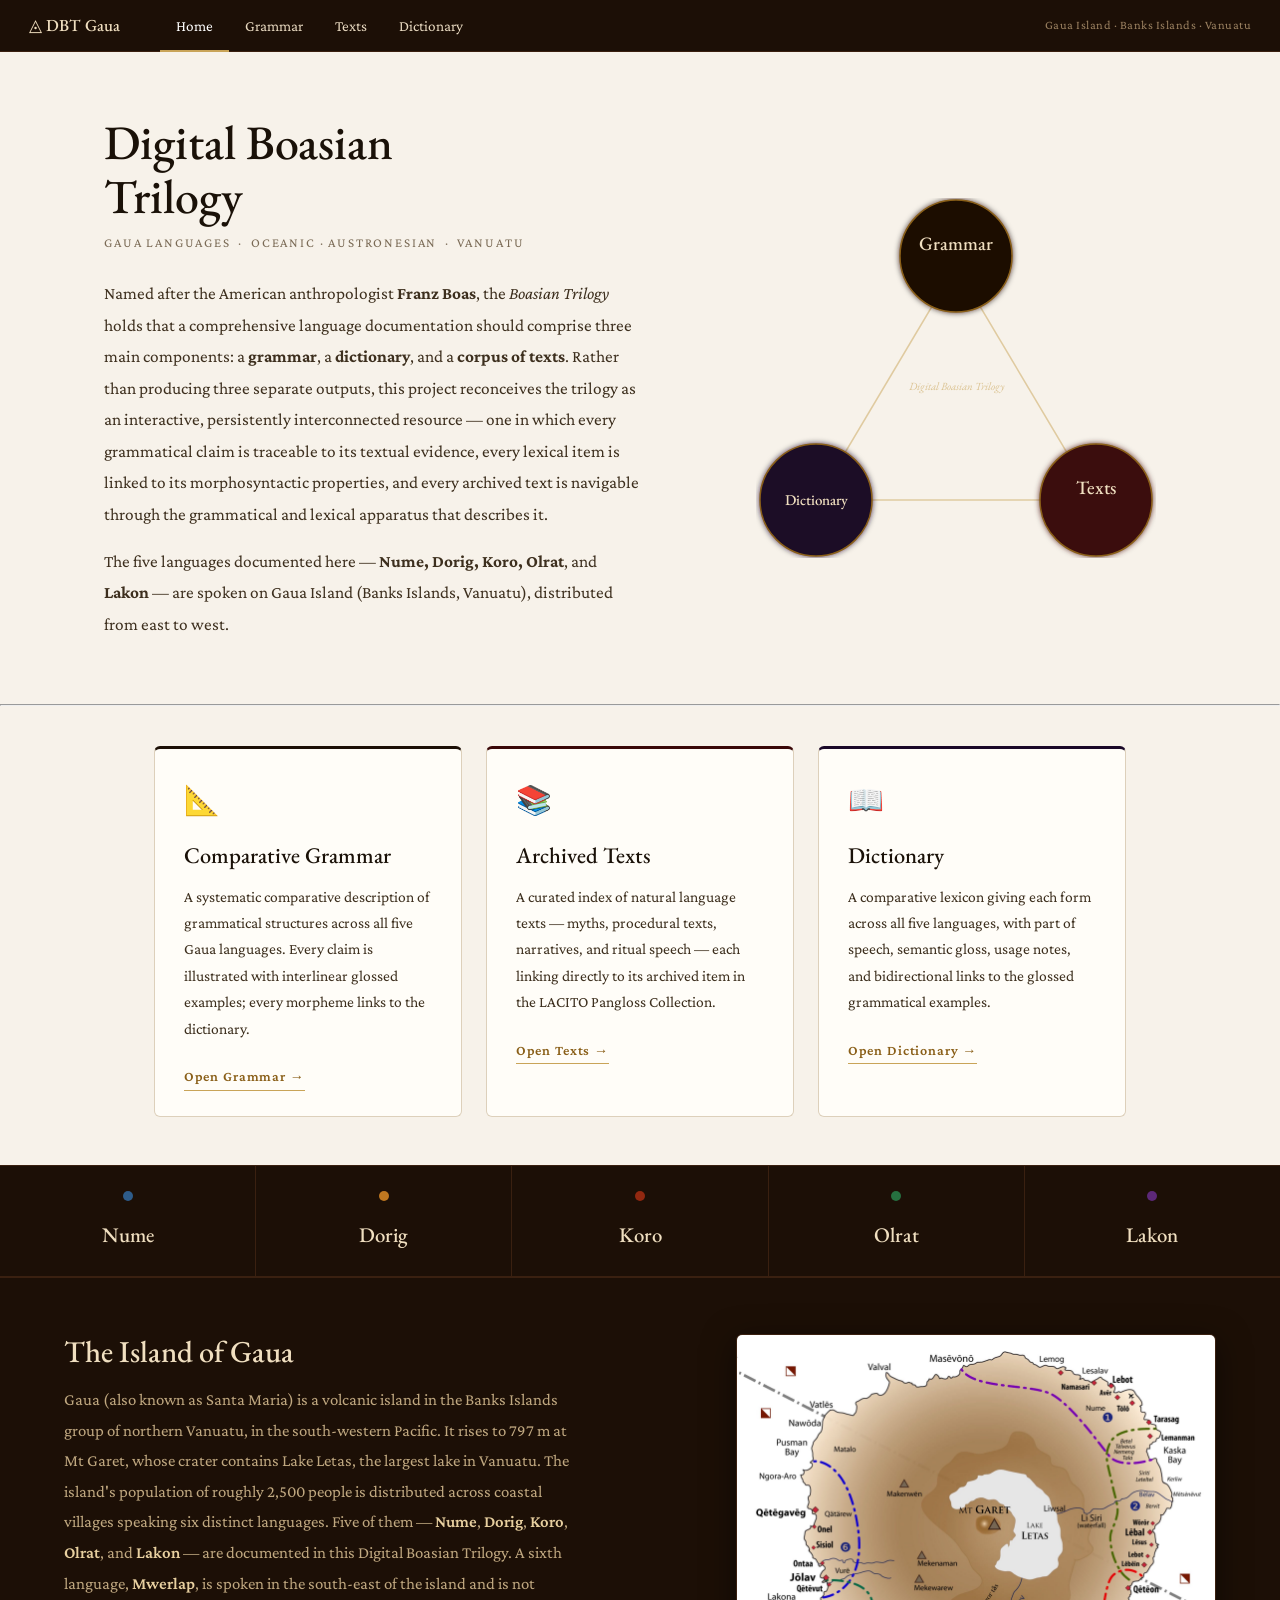
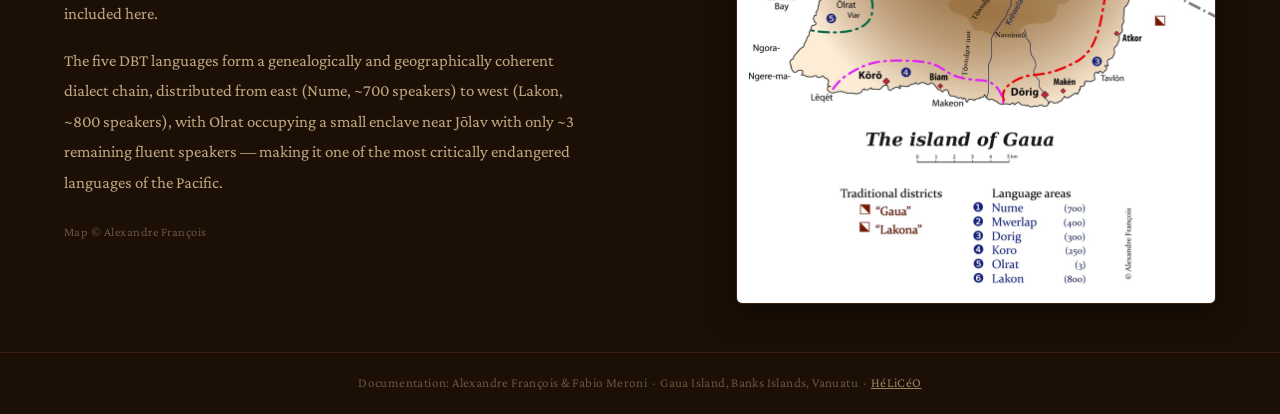
==== index.html @ eb8899c5 "Fix text positions for Grammar and Texts nodes" ====
<!DOCTYPE html>
<html lang="en">
<head>
<meta charset="UTF-8">
<meta name="viewport" content="width=device-width, initial-scale=1.0">
<title>Digital Boasian Trilogy — Gaua Languages</title>
<link rel="stylesheet" href="style.css">
<style>
/* ── Homepage-specific ── */
.hero {
  display: grid;
  grid-template-columns: 1fr 440px;
  gap: 3.5rem;
  align-items: center;
  padding: 4rem 5vw 4rem;
  max-width: 1200px;
  margin: 0 auto;
}
.hero-text h1 {
  font-family: 'EB Garamond', serif;
  font-size: 3rem;
  font-weight: 500;
  line-height: 1.12;
  color: var(--ink);
  margin-bottom: 0.5rem;
}
.hero-text .byline {
  font-family: 'Crimson Pro', serif;
  font-size: 0.82rem;
  letter-spacing: 0.14em;
  text-transform: uppercase;
  color: var(--ink-light);
  margin-bottom: 1.5rem;
}
.hero-text p {
  font-family: 'Crimson Pro', serif;
  font-size: 1.08rem;
  line-height: 1.82;
  color: var(--ink-mid);
  max-width: 54ch;
}
.hero-triangle { display: flex; justify-content: center; align-items: center; }

/* ── Triangle SVG nodes ── */
.tri-node { cursor: pointer; transition: opacity 0.2s; }
.tri-node:hover { opacity: 0.88; }

/* ── Cards strip ── */
.cards-strip {
  display: grid;
  grid-template-columns: repeat(3,1fr);
  gap: 1.5rem;
  max-width: 1100px;
  margin: 0 auto;
  padding: 0 5vw 3rem;
}
.dbt-card {
  background: var(--bg-card);
  border: 1px solid var(--border);
  border-radius: 6px;
  padding: 1.6rem 1.8rem;
  transition: box-shadow 0.2s, transform 0.2s;
}
.dbt-card:hover {
  box-shadow: 0 6px 20px rgba(80,40,0,.1);
  transform: translateY(-2px);
}
.dbt-card .card-icon {
  font-size: 1.8rem;
  margin-bottom: 0.7rem;
  display: block;
}
.dbt-card h3 {
  font-family: 'EB Garamond', serif;
  font-size: 1.4rem;
  font-weight: 500;
  color: var(--ink);
  margin-bottom: 0.5rem;
}
.dbt-card p {
  font-family: 'Crimson Pro', serif;
  font-size: 0.97rem;
  line-height: 1.7;
  color: var(--ink-mid);
  margin-bottom: 1.2rem;
}
.btn-link {
  display: inline-block;
  font-family: 'Crimson Pro', serif;
  font-size: 0.88rem;
  font-weight: 600;
  letter-spacing: 0.06em;
  color: var(--gold);
  text-decoration: none;
  border-bottom: 1.5px solid var(--gold-lt);
  padding-bottom: 1px;
  transition: color 0.15s, border-color 0.15s;
}
.btn-link:hover { color: #b84c10; border-color: #b84c10; }

/* ── Lang strip ── */
.lang-strip {
  background: var(--nav-bg);
  display: flex;
  border-top: 1px solid #3a2010;
}
.lang-cell {
  flex: 1;
  padding: 1.3rem 1rem;
  text-align: center;
  border-right: 1px solid #3a2010;
  transition: background 0.2s;
}
.lang-cell:last-child { border-right: none; }
.lang-cell:hover { background: #281408; }
.lang-cell .lname {
  font-family: 'EB Garamond', serif;
  font-size: 1.3rem;
  font-weight: 500;
  display: block;
  color: #f0dfc0;
}
.lang-cell .lpos {
  font-family: 'Crimson Pro', serif;
  font-size: 0.7rem;
  letter-spacing: 0.1em;
  text-transform: uppercase;
  color: #7a6040;
  display: block;
  margin-top: 2px;
}
.lang-cell .ldot {
  display: inline-block;
  width: 10px; height: 10px;
  border-radius: 50%;
  margin-bottom: 6px;
}

/* ── Map section ── */
.map-section {
  background: #1c0f06;
  border-top: 2px solid #3a2010;
  padding: 3.5rem 5vw 3rem;
}
.map-inner {
  display: grid;
  grid-template-columns: 1fr 480px;
  gap: 3.5rem;
  align-items: start;
  max-width: 1200px;
  margin: 0 auto;
}
.map-title {
  font-family: 'EB Garamond', serif;
  font-size: 1.9rem;
  font-weight: 500;
  color: #f0dfc0;
  margin-bottom: 1rem;
  line-height: 1.15;
}
.map-desc {
  font-family: 'Crimson Pro', serif;
  font-size: 1.05rem;
  line-height: 1.82;
  color: #c0a880;
  margin-bottom: 1rem;
  max-width: 58ch;
}
.map-desc strong { color: #e8d0a0; font-weight: 600; }
.map-credit {
  font-family: 'Crimson Pro', serif;
  font-size: 0.78rem;
  color: #6a5540;
  letter-spacing: 0.04em;
  margin-top: 1.5rem;
}
.map-img-wrap {
  border: 1.5px solid #3a2010;
  border-radius: 6px;
  overflow: hidden;
  box-shadow: 0 8px 32px rgba(0,0,0,.5);
}
.map-img {
  display: block;
  width: 100%;
  height: auto;
}
</style>
</head>
<body id="top">

<!-- Navbar -->
<nav class="topnav">
  <a class="topnav-brand" href="index.html">◬ DBT Gaua</a>
  <ul>
    <li><a href="index.html" class="active">Home</a></li>
    <li><a href="grammar.html">Grammar</a></li>
    <li><a href="texts.html">Texts</a></li>
    <li><a href="dictionary.html">Dictionary</a></li>
  </ul>
  <div class="topnav-right">Gaua Island · Banks Islands · Vanuatu</div>
</nav>

<!-- Hero -->
<section class="hero">
  <div class="hero-text">
    <h1>Digital Boasian<br>Trilogy</h1>
    <div class="byline">Gaua Languages &nbsp;·&nbsp; Oceanic · Austronesian &nbsp;·&nbsp; Vanuatu</div>
    <p>Named after the American anthropologist <strong>Franz Boas</strong>, the <em>Boasian Trilogy</em>
    holds that a comprehensive language documentation should comprise three main components:
    a <strong>grammar</strong>, a <strong>dictionary</strong>, and a <strong>corpus of texts</strong>.
    Rather than producing three separate outputs, this project reconceives the trilogy as an
    interactive, persistently interconnected resource — one in which every grammatical claim is
    traceable to its textual evidence, every lexical item is linked to its morphosyntactic
    properties, and every archived text is navigable through the grammatical and lexical
    apparatus that describes it.</p>
    <p style="margin-top:1rem;">The five languages documented here —
    <strong>Nume, Dorig, Koro, Olrat</strong>, and <strong>Lakon</strong> — are spoken on
    Gaua Island (Banks Islands, Vanuatu), distributed from east to west.</p>
  </div>

  <!-- SVG Triangle -->
  <div class="hero-triangle">
    <svg viewBox="0 0 400 360" width="400" xmlns="http://www.w3.org/2000/svg" role="img" aria-label="The Boasian Trilogy triangle linking Grammar, Dictionary, and Texts">
      <defs>
        <marker id="arr" markerWidth="7" markerHeight="7" refX="5" refY="3.5" orient="auto">
          <path d="M0,0 L7,3.5 L0,7 Z" fill="#c9a458" opacity="0.7"/>
        </marker>
        <filter id="glow">
          <feGaussianBlur stdDeviation="3" result="coloredBlur"/>
          <feMerge><feMergeNode in="coloredBlur"/><feMergeNode in="SourceGraphic"/></feMerge>
        </filter>
      </defs>

      <!-- Edges -->
      <line x1="200" y1="68" x2="68" y2="290" stroke="#c9a458" stroke-width="1.5" opacity="0.5"
            marker-end="url(#arr)" marker-start="url(#arr)"/>
      <line x1="200" y1="68" x2="332" y2="290" stroke="#c9a458" stroke-width="1.5" opacity="0.5"
            marker-end="url(#arr)" marker-start="url(#arr)"/>
      <line x1="82"  y1="302" x2="318" y2="302" stroke="#c9a458" stroke-width="1.5" opacity="0.5"
            marker-end="url(#arr)" marker-start="url(#arr)"/>



      <!-- Grammar node (top) -->
      <a href="grammar.html" class="tri-node">
        <circle cx="200" cy="58" r="56" fill="#1c0f06" filter="url(#glow)"/>
        <circle cx="200" cy="58" r="56" fill="none" stroke="#8a5f18" stroke-width="1.5"/>
        <text x="200" y="52" text-anchor="middle"
              font-family="'EB Garamond',serif" font-size="19" font-weight="500" fill="#f0dfc0">Grammar</text>
      </a>

      <!-- Dictionary node (bottom-left) -->
      <a href="dictionary.html" class="tri-node">
        <circle cx="60" cy="302" r="56" fill="#1a0828" filter="url(#glow)"/>
        <circle cx="60" cy="302" r="56" fill="none" stroke="#8a5f18" stroke-width="1.5"/>
        <text x="60" y="307" text-anchor="middle"
              font-family="'EB Garamond',serif" font-size="15" font-weight="500" fill="#f0dfc0">Dictionary</text>
      </a>

      <!-- Texts node (bottom-right) -->
      <a href="texts.html" class="tri-node">
        <circle cx="340" cy="302" r="56" fill="#3a0808" filter="url(#glow)"/>
        <circle cx="340" cy="302" r="56" fill="none" stroke="#8a5f18" stroke-width="1.5"/>
        <text x="340" y="296" text-anchor="middle"
              font-family="'EB Garamond',serif" font-size="19" font-weight="500" fill="#f0dfc0">Texts</text>
      </a>

      <!-- Centre label -->
      <text x="200" y="192" text-anchor="middle"
            font-family="'EB Garamond',serif" font-size="11" fill="#c9a458" font-style="italic" opacity="0.6">
        Digital Boasian Trilogy
      </text>
    </svg>
  </div>
</section>

<hr class="divider">

<!-- Cards strip -->
<section class="cards-strip" style="margin-top:2.5rem;">
  <div class="dbt-card" style="border-top:3px solid #1c0f06;">
    <span class="card-icon">📐</span>
    <h3>Comparative Grammar</h3>
    <p>A systematic comparative description of grammatical structures across all five Gaua languages.
    Every claim is illustrated with interlinear glossed examples; every morpheme links to the dictionary.</p>
    <a class="btn-link" href="grammar.html">Open Grammar →</a>
  </div>
  <div class="dbt-card" style="border-top:3px solid #3a0808;">
    <span class="card-icon">📚</span>
    <h3>Archived Texts</h3>
    <p>A curated index of natural language texts — myths, procedural texts, narratives, and ritual speech —
    each linking directly to its archived item in the LACITO Pangloss Collection.</p>
    <a class="btn-link" href="texts.html">Open Texts →</a>
  </div>
  <div class="dbt-card" style="border-top:3px solid #1a0828;">
    <span class="card-icon">📖</span>
    <h3>Dictionary</h3>
    <p>A comparative lexicon giving each form across all five languages, with part of speech, semantic gloss,
    usage notes, and bidirectional links to the glossed grammatical examples.</p>
    <a class="btn-link" href="dictionary.html">Open Dictionary →</a>
  </div>
</section>

<!-- Language strip -->
<div class="lang-strip">
  <div class="lang-cell">
    <span class="ldot" style="background:#2e5c8a;"></span>
    <span class="lname">Nume</span>
    <span class="lpos"></span>
  </div>
  <div class="lang-cell">
    <span class="ldot" style="background:#c07820;"></span>
    <span class="lname">Dorig</span>
    <span class="lpos"></span>
  </div>
  <div class="lang-cell">
    <span class="ldot" style="background:#922810;"></span>
    <span class="lname">Koro</span>
    <span class="lpos"></span>
  </div>
  <div class="lang-cell">
    <span class="ldot" style="background:#267040;"></span>
    <span class="lname">Olrat</span>
    <span class="lpos"></span>
  </div>
  <div class="lang-cell">
    <span class="ldot" style="background:#5c2878;"></span>
    <span class="lname">Lakon</span>
    <span class="lpos"></span>
  </div>
</div>

<!-- Map section -->
<section class="map-section">
  <div class="map-inner">
    <div class="map-text">
      <h2 class="map-title">The Island of Gaua</h2>
      <p class="map-desc">
        Gaua (also known as Santa Maria) is a volcanic island in the Banks Islands group of
        northern Vanuatu, in the south-western Pacific. It rises to 797 m at Mt Garet, whose
        crater contains Lake Letas, the largest lake in Vanuatu. The island's population of
        roughly 2,500 people is distributed across coastal villages speaking six distinct
        languages. Five of them — <strong>Nume</strong>, <strong>Dorig</strong>,
        <strong>Koro</strong>, <strong>Olrat</strong>, and <strong>Lakon</strong> — are
        documented in this Digital Boasian Trilogy. A sixth language, <strong>Mwerlap</strong>,
        is spoken in the south-east of the island and is not included here.
      </p>
      <p class="map-desc">
        The five DBT languages form a genealogically and geographically coherent dialect chain,
        distributed from east (Nume, ~700 speakers) to west (Lakon, ~800 speakers), with
        Olrat occupying a small enclave near Jōlav with only ~3 remaining fluent speakers —
        making it one of the most critically endangered languages of the Pacific.
      </p>
      <p class="map-credit">Map © Alexandre François</p>
    </div>
    <div class="map-img-wrap">
      <img src="gaua_map.png" alt="Map of Gaua Island showing the six language areas" class="map-img">
    </div>
  </div>
</section>

<footer>
  Documentation: Alexandre François & Fabio Meroni &nbsp;·&nbsp;
  Gaua Island, Banks Islands, Vanuatu &nbsp;·&nbsp;
  <a href="https://heliceo.huma-num.fr/" target="_blank">HéLiCéO</a>
</footer>
</body>
</html>
---- style.css ----
/* ============================================================
   Digital Boasian Trilogy — Gaua Languages
   Shared stylesheet
   ============================================================ */

@import url('https://fonts.googleapis.com/css2?family=EB+Garamond:ital,wght@0,400;0,500;0,600;1,400;1,600&family=Crimson+Pro:ital,wght@0,300;0,400;0,600;1,300;1,400&family=Source+Code+Pro:ital,wght@0,400;0,500;1,400&display=swap');

/* ── Variables ── */
:root {
  --ink:       #1a1108;
  --ink-mid:   #3d2f1e;
  --ink-light: #7a6a55;
  --bg:        #f7f2ea;
  --bg-card:   #fffdf8;
  --gold:      #8a5f18;
  --gold-lt:   #c9a458;
  --border:    #ddd0bb;
  --border-lt: #ede4d4;
  --nav-bg:    #1c0f06;
  --nav-text:  #e8d9c0;
  --font-serif: 'EB Garamond', 'Palatino Linotype', Georgia, serif;
  --font-body:  'Crimson Pro', 'Palatino Linotype', Georgia, serif;
  --font-mono:  'Source Code Pro', 'Courier New', monospace;
}

/* ── Reset / Base ── */
*, *::before, *::after { box-sizing: border-box; margin: 0; padding: 0; }
html { scroll-behavior: smooth; }
body {
  background: var(--bg);
  color: var(--ink);
  font-family: var(--font-body);
  font-size: 17px;
  line-height: 1.75;
  -webkit-font-smoothing: antialiased;
}

a { color: var(--gold); }
a:hover { color: #b84c10; }

/* ── Top navbar ── */
.topnav {
  background: var(--nav-bg);
  position: sticky; top: 0; z-index: 100;
  display: flex; align-items: center;
  padding: 0 1.8rem;
  height: 52px;
  border-bottom: 1.5px solid #3a2010;
}
.topnav-brand {
  font-family: var(--font-serif);
  font-size: 1.05rem;
  font-weight: 500;
  color: #f0dfc0;
  text-decoration: none;
  letter-spacing: 0.01em;
  margin-right: 2.5rem;
  white-space: nowrap;
}
.topnav-brand:hover { color: #fff; }
.topnav ul {
  list-style: none;
  display: flex;
  gap: 0;
  align-items: center;
  height: 100%;
}
.topnav ul li a {
  display: block;
  padding: 0 1rem;
  height: 52px;
  line-height: 52px;
  font-family: 'Crimson Pro', serif;
  font-size: 0.95rem;
  color: var(--nav-text);
  text-decoration: none;
  border-bottom: 2.5px solid transparent;
  transition: border-color 0.15s, color 0.15s;
}
.topnav ul li a:hover,
.topnav ul li a.active {
  color: #fff;
  border-bottom-color: var(--gold-lt);
}
.topnav-right {
  margin-left: auto;
  font-family: 'Crimson Pro', serif;
  font-size: 0.78rem;
  color: #9a8060;
  letter-spacing: 0.04em;
}

/* ── Language chips ── */
.chip {
  display: inline-block;
  padding: 1px 9px 2px;
  border-radius: 2px;
  font-family: 'Crimson Pro', serif;
  font-size: 0.75rem;
  font-weight: 600;
  letter-spacing: 0.08em;
  color: white;
  vertical-align: middle;
}

/* ── Page header banner ── */
.page-header {
  background: var(--nav-bg);
  padding: 2.2rem 2rem 1.6rem;
  border-bottom: 2px solid var(--gold);
}
.page-header h1 {
  font-family: var(--font-serif);
  font-size: 2.1rem;
  font-weight: 500;
  color: #f0dfc0;
  line-height: 1.2;
}
.page-header .sub {
  font-family: 'Crimson Pro', serif;
  font-size: 0.85rem;
  color: #9a8060;
  letter-spacing: 0.08em;
  text-transform: uppercase;
  margin-top: 0.3rem;
}

/* ── Two-column layout ── */
.layout {
  display: grid;
  grid-template-columns: 220px 1fr;
  gap: 0;
  min-height: calc(100vh - 52px);
}
.sidebar {
  background: #faf6ef;
  border-right: 1px solid var(--border);
  padding: 1.5rem 1rem;
  position: sticky;
  top: 52px;
  height: calc(100vh - 52px);
  overflow-y: auto;
}
.main-content {
  padding: 2rem 3rem 4rem;
  max-width: 820px;
}

/* ── Footer ── */
footer {
  background: var(--nav-bg);
  color: #6a5540;
  font-family: 'Crimson Pro', serif;
  font-size: 0.82rem;
  padding: 1.2rem 2rem;
  text-align: center;
  letter-spacing: 0.03em;
  border-top: 1px solid #3a2010;
}
footer a { color: #9a8060; }

/* ── Utilities ── */
.sr-only { position:absolute; width:1px; height:1px; overflow:hidden; clip:rect(0,0,0,0); }
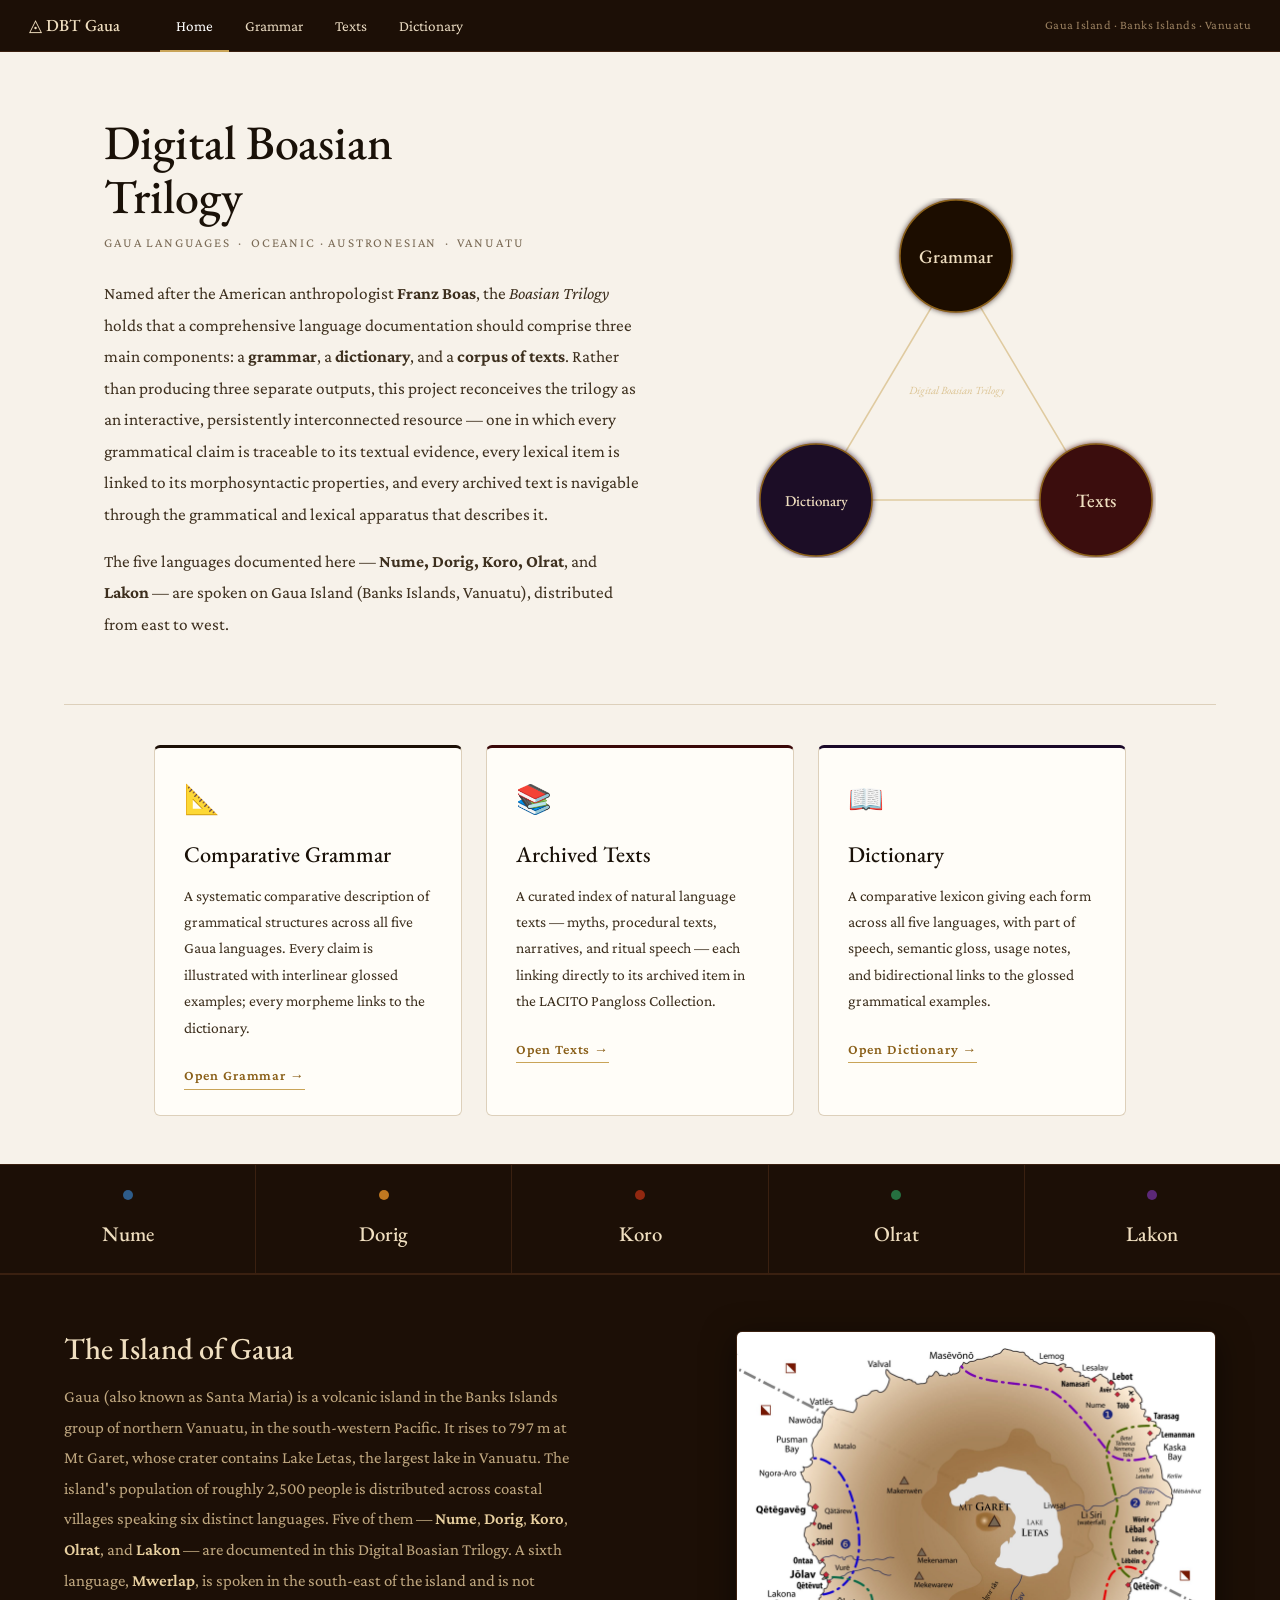
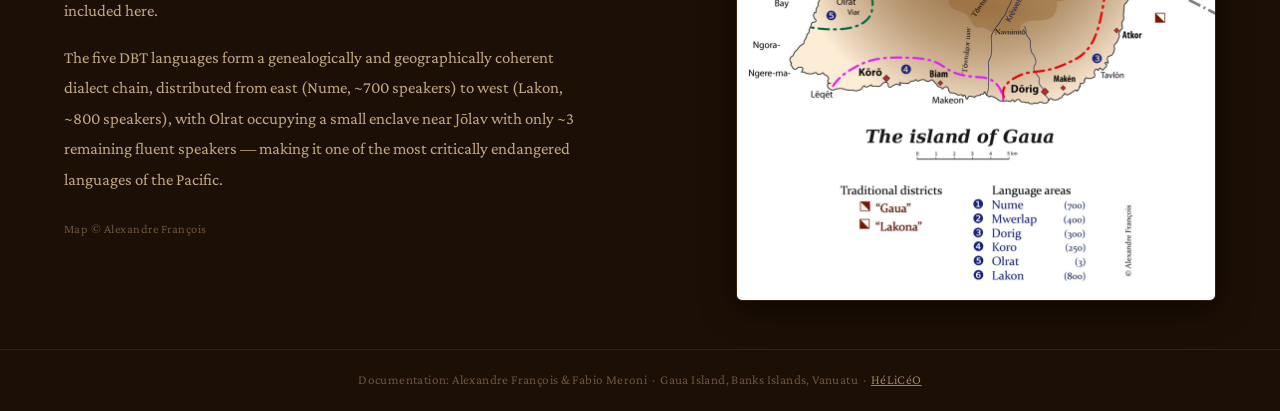
==== commit 0a9beaf4: "Update index.html" ====
--- a/index.html
+++ b/index.html
@@ -41,7 +41,6 @@
 }
 .hero-triangle { display: flex; justify-content: center; align-items: center; }
 
-/* ── Triangle SVG nodes ── */
 .tri-node { cursor: pointer; transition: opacity 0.2s; }
 .tri-node:hover { opacity: 0.88; }
 
@@ -65,11 +64,7 @@
   box-shadow: 0 6px 20px rgba(80,40,0,.1);
   transform: translateY(-2px);
 }
-.dbt-card .card-icon {
-  font-size: 1.8rem;
-  margin-bottom: 0.7rem;
-  display: block;
-}
+.dbt-card .card-icon { font-size: 1.8rem; margin-bottom: 0.7rem; display: block; }
 .dbt-card h3 {
   font-family: 'EB Garamond', serif;
   font-size: 1.4rem;
@@ -120,15 +115,6 @@
   display: block;
   color: #f0dfc0;
 }
-.lang-cell .lpos {
-  font-family: 'Crimson Pro', serif;
-  font-size: 0.7rem;
-  letter-spacing: 0.1em;
-  text-transform: uppercase;
-  color: #7a6040;
-  display: block;
-  margin-top: 2px;
-}
 .lang-cell .ldot {
   display: inline-block;
   width: 10px; height: 10px;
@@ -180,16 +166,13 @@
   overflow: hidden;
   box-shadow: 0 8px 32px rgba(0,0,0,.5);
 }
-.map-img {
-  display: block;
-  width: 100%;
-  height: auto;
-}
+.map-img { display: block; width: 100%; height: auto; }
+
+.divider { border: none; border-top: 1px solid var(--border); margin: 0 5vw; }
 </style>
 </head>
 <body id="top">
 
-<!-- Navbar -->
 <nav class="topnav">
   <a class="topnav-brand" href="index.html">◬ DBT Gaua</a>
   <ul>
@@ -221,7 +204,8 @@
 
   <!-- SVG Triangle -->
   <div class="hero-triangle">
-    <svg viewBox="0 0 400 360" width="400" xmlns="http://www.w3.org/2000/svg" role="img" aria-label="The Boasian Trilogy triangle linking Grammar, Dictionary, and Texts">
+    <svg viewBox="0 0 400 360" width="400" xmlns="http://www.w3.org/2000/svg"
+         role="img" aria-label="The Boasian Trilogy triangle linking Grammar, Dictionary, and Texts">
       <defs>
         <marker id="arr" markerWidth="7" markerHeight="7" refX="5" refY="3.5" orient="auto">
           <path d="M0,0 L7,3.5 L0,7 Z" fill="#c9a458" opacity="0.7"/>
@@ -240,34 +224,32 @@
       <line x1="82"  y1="302" x2="318" y2="302" stroke="#c9a458" stroke-width="1.5" opacity="0.5"
             marker-end="url(#arr)" marker-start="url(#arr)"/>
 
-
-
-      <!-- Grammar node (top) -->
+      <!-- Grammar node (top) — text centred on circle cy=58 -->
       <a href="grammar.html" class="tri-node">
         <circle cx="200" cy="58" r="56" fill="#1c0f06" filter="url(#glow)"/>
         <circle cx="200" cy="58" r="56" fill="none" stroke="#8a5f18" stroke-width="1.5"/>
-        <text x="200" y="52" text-anchor="middle"
+        <text x="200" y="58" text-anchor="middle" dominant-baseline="central"
               font-family="'EB Garamond',serif" font-size="19" font-weight="500" fill="#f0dfc0">Grammar</text>
       </a>
 
-      <!-- Dictionary node (bottom-left) -->
+      <!-- Dictionary node (bottom-left) — text centred on circle cy=302 -->
       <a href="dictionary.html" class="tri-node">
         <circle cx="60" cy="302" r="56" fill="#1a0828" filter="url(#glow)"/>
         <circle cx="60" cy="302" r="56" fill="none" stroke="#8a5f18" stroke-width="1.5"/>
-        <text x="60" y="307" text-anchor="middle"
+        <text x="60" y="302" text-anchor="middle" dominant-baseline="central"
               font-family="'EB Garamond',serif" font-size="15" font-weight="500" fill="#f0dfc0">Dictionary</text>
       </a>
 
-      <!-- Texts node (bottom-right) -->
+      <!-- Texts node (bottom-right) — text centred on circle cy=302 -->
       <a href="texts.html" class="tri-node">
         <circle cx="340" cy="302" r="56" fill="#3a0808" filter="url(#glow)"/>
         <circle cx="340" cy="302" r="56" fill="none" stroke="#8a5f18" stroke-width="1.5"/>
-        <text x="340" y="296" text-anchor="middle"
+        <text x="340" y="302" text-anchor="middle" dominant-baseline="central"
               font-family="'EB Garamond',serif" font-size="19" font-weight="500" fill="#f0dfc0">Texts</text>
       </a>
 
       <!-- Centre label -->
-      <text x="200" y="192" text-anchor="middle"
+      <text x="200" y="192" text-anchor="middle" dominant-baseline="central"
             font-family="'EB Garamond',serif" font-size="11" fill="#c9a458" font-style="italic" opacity="0.6">
         Digital Boasian Trilogy
       </text>
@@ -307,27 +289,22 @@
   <div class="lang-cell">
     <span class="ldot" style="background:#2e5c8a;"></span>
     <span class="lname">Nume</span>
-    <span class="lpos"></span>
   </div>
   <div class="lang-cell">
     <span class="ldot" style="background:#c07820;"></span>
     <span class="lname">Dorig</span>
-    <span class="lpos"></span>
   </div>
   <div class="lang-cell">
     <span class="ldot" style="background:#922810;"></span>
     <span class="lname">Koro</span>
-    <span class="lpos"></span>
   </div>
   <div class="lang-cell">
     <span class="ldot" style="background:#267040;"></span>
     <span class="lname">Olrat</span>
-    <span class="lpos"></span>
   </div>
   <div class="lang-cell">
     <span class="ldot" style="background:#5c2878;"></span>
     <span class="lname">Lakon</span>
-    <span class="lpos"></span>
   </div>
 </div>
 
@@ -361,7 +338,7 @@
 </section>
 
 <footer>
-  Documentation: Alexandre François & Fabio Meroni &nbsp;·&nbsp;
+  Documentation: Alexandre François &amp; Fabio Meroni &nbsp;·&nbsp;
   Gaua Island, Banks Islands, Vanuatu &nbsp;·&nbsp;
   <a href="https://heliceo.huma-num.fr/" target="_blank">HéLiCéO</a>
 </footer>
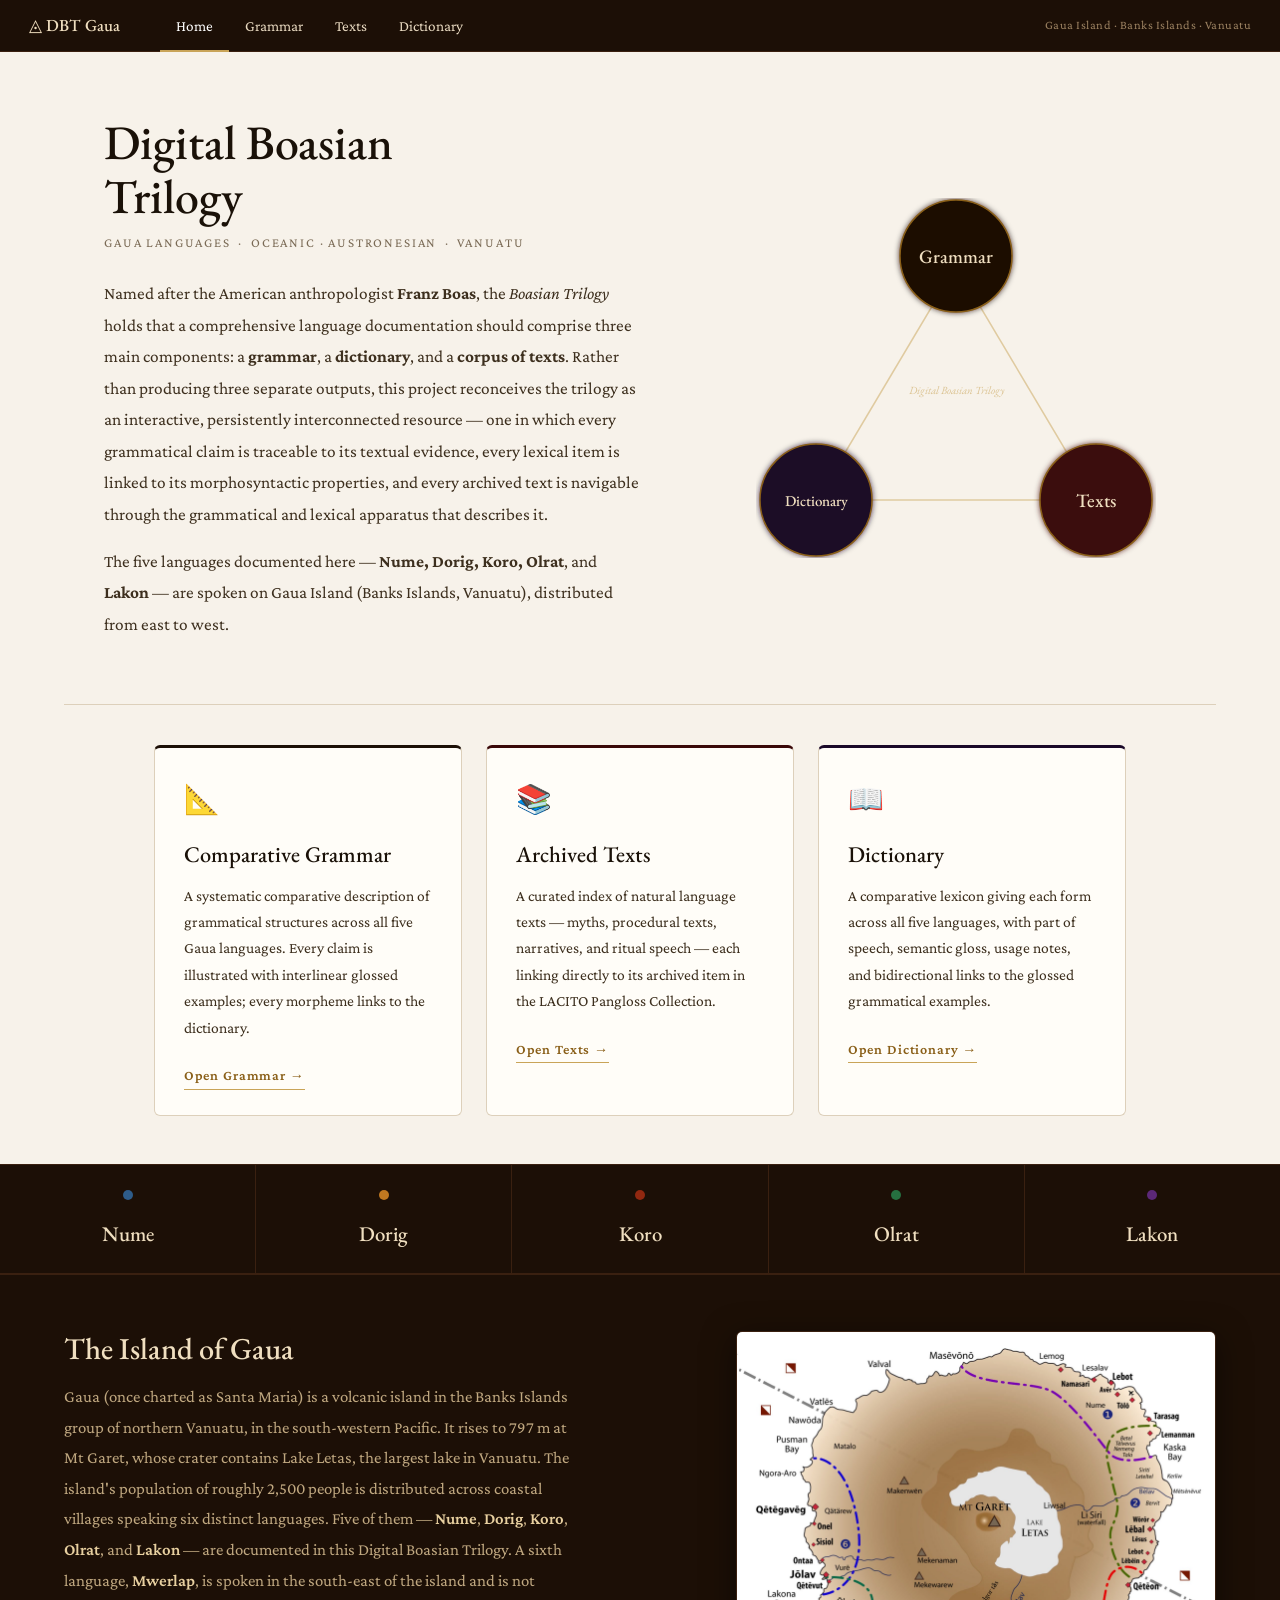
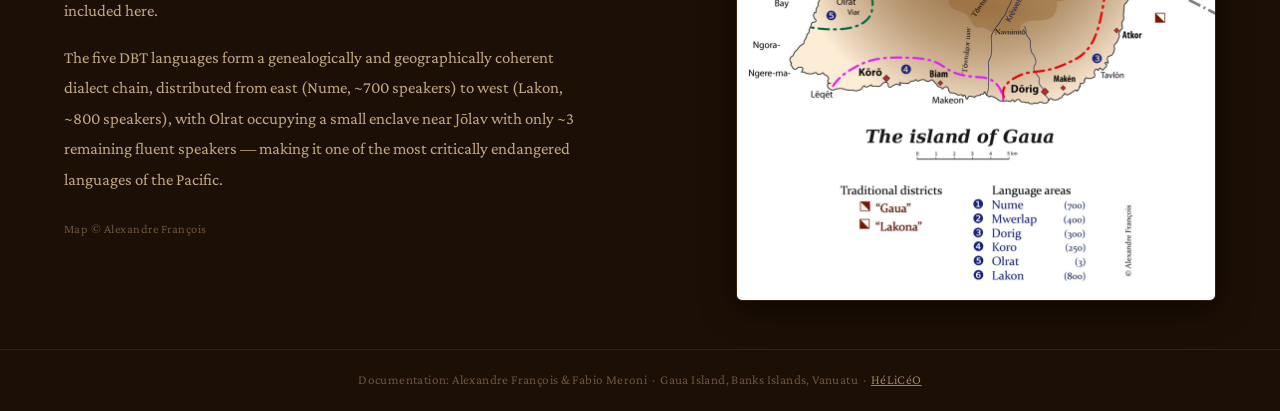
==== commit cbef7c2b: "Update description of Gaua island" ====
--- a/index.html
+++ b/index.html
@@ -314,7 +314,7 @@
     <div class="map-text">
       <h2 class="map-title">The Island of Gaua</h2>
       <p class="map-desc">
-        Gaua (also known as Santa Maria) is a volcanic island in the Banks Islands group of
+        Gaua (once charted as Santa Maria) is a volcanic island in the Banks Islands group of
         northern Vanuatu, in the south-western Pacific. It rises to 797 m at Mt Garet, whose
         crater contains Lake Letas, the largest lake in Vanuatu. The island's population of
         roughly 2,500 people is distributed across coastal villages speaking six distinct
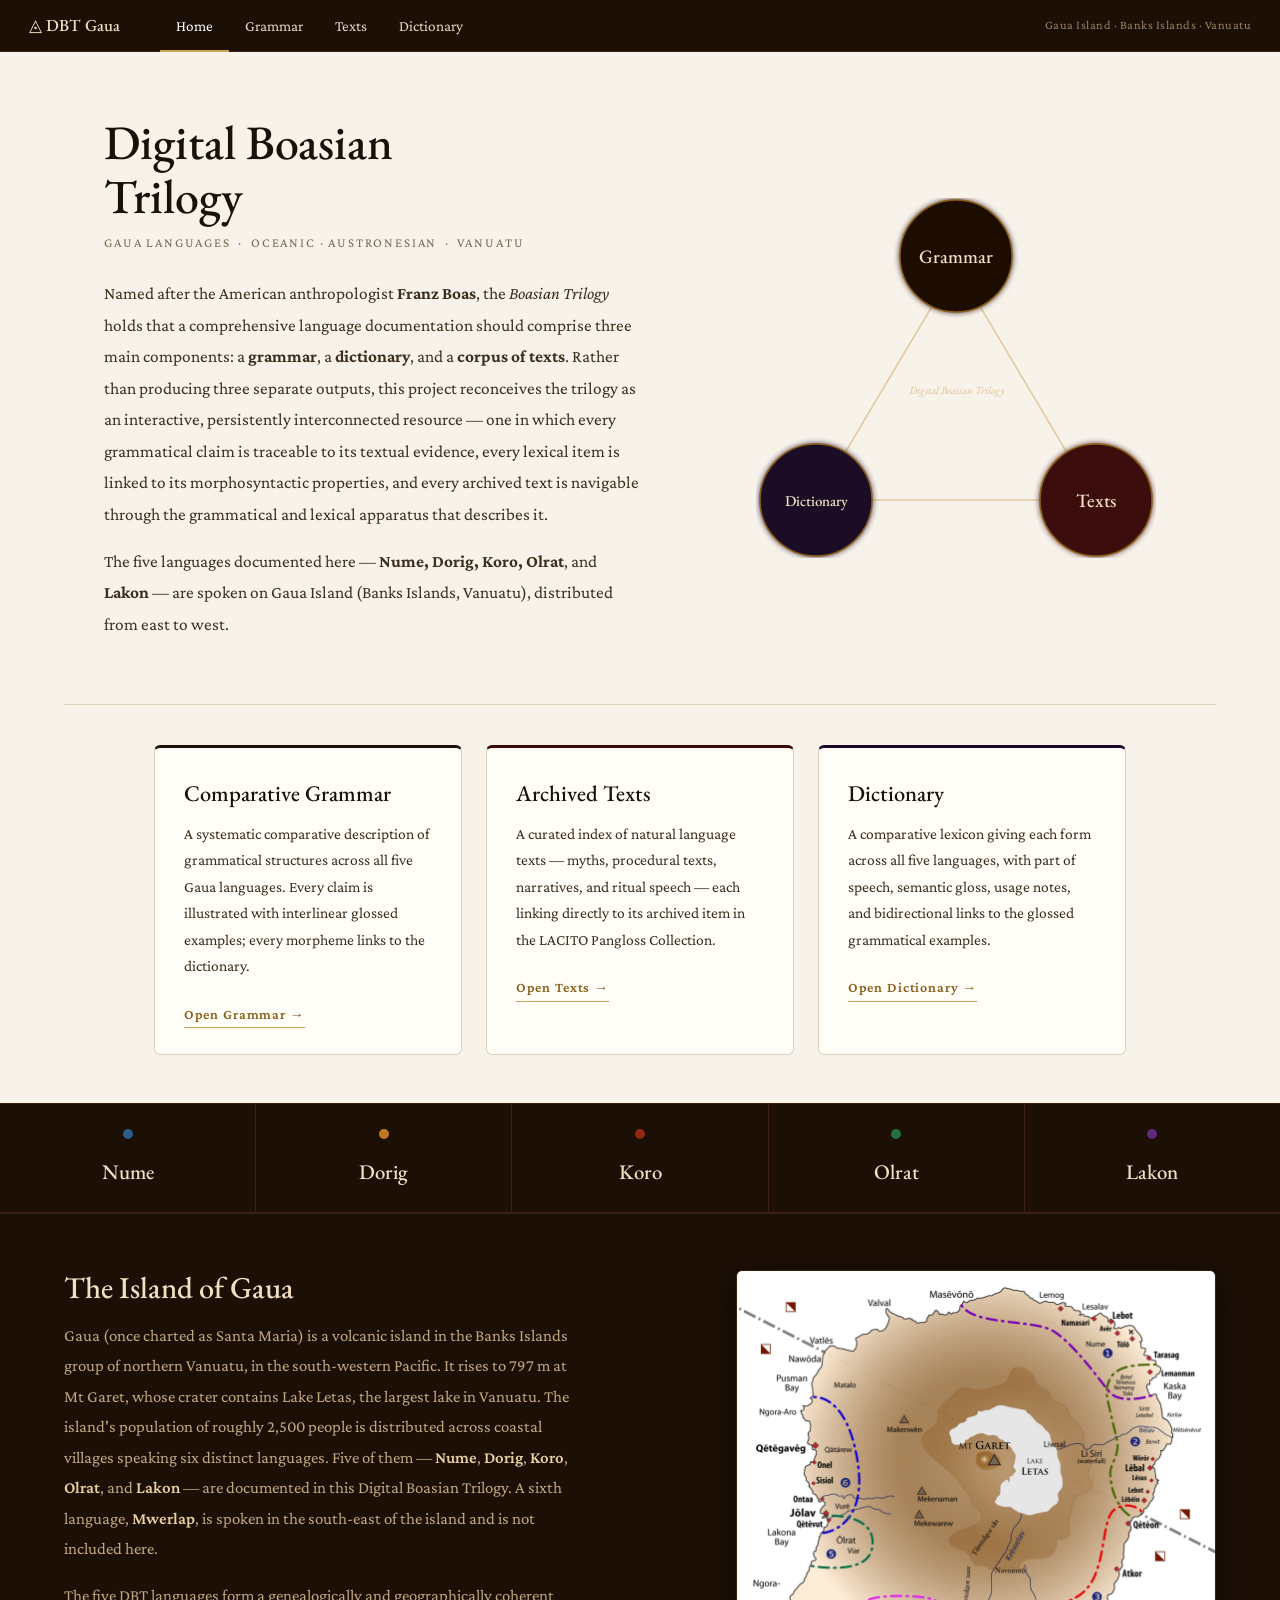
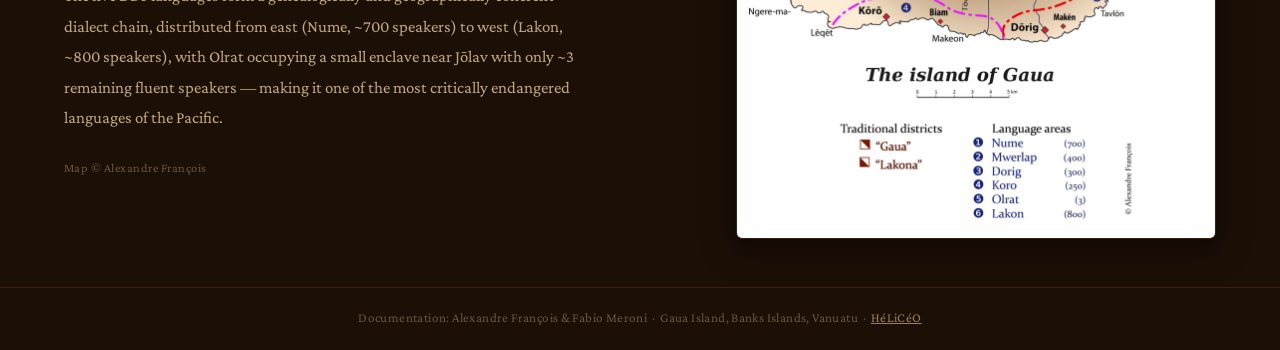
==== commit a5b343a2: "Update index.html" ====
--- a/index.html
+++ b/index.html
@@ -262,21 +262,18 @@
 <!-- Cards strip -->
 <section class="cards-strip" style="margin-top:2.5rem;">
   <div class="dbt-card" style="border-top:3px solid #1c0f06;">
-    <span class="card-icon">📐</span>
     <h3>Comparative Grammar</h3>
     <p>A systematic comparative description of grammatical structures across all five Gaua languages.
     Every claim is illustrated with interlinear glossed examples; every morpheme links to the dictionary.</p>
     <a class="btn-link" href="grammar.html">Open Grammar →</a>
   </div>
   <div class="dbt-card" style="border-top:3px solid #3a0808;">
-    <span class="card-icon">📚</span>
     <h3>Archived Texts</h3>
     <p>A curated index of natural language texts — myths, procedural texts, narratives, and ritual speech —
     each linking directly to its archived item in the LACITO Pangloss Collection.</p>
     <a class="btn-link" href="texts.html">Open Texts →</a>
   </div>
   <div class="dbt-card" style="border-top:3px solid #1a0828;">
-    <span class="card-icon">📖</span>
     <h3>Dictionary</h3>
     <p>A comparative lexicon giving each form across all five languages, with part of speech, semantic gloss,
     usage notes, and bidirectional links to the glossed grammatical examples.</p>
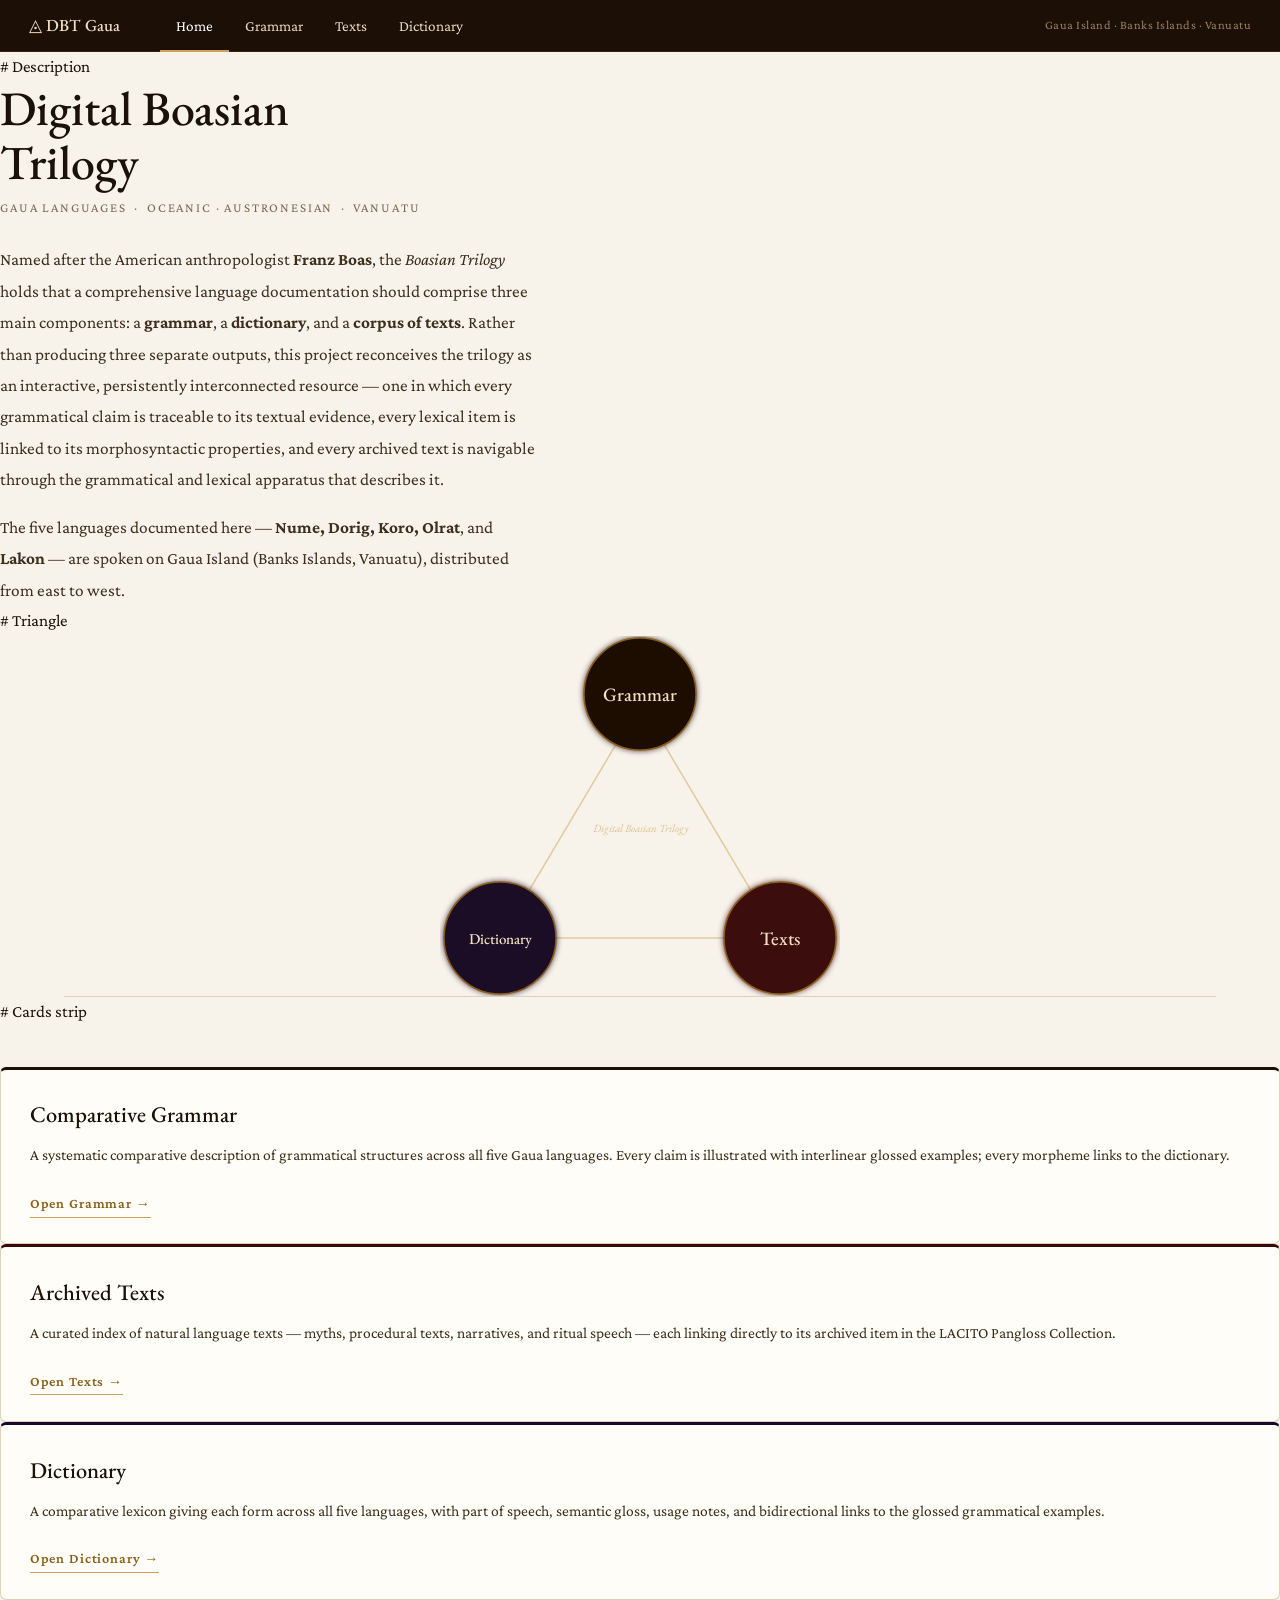
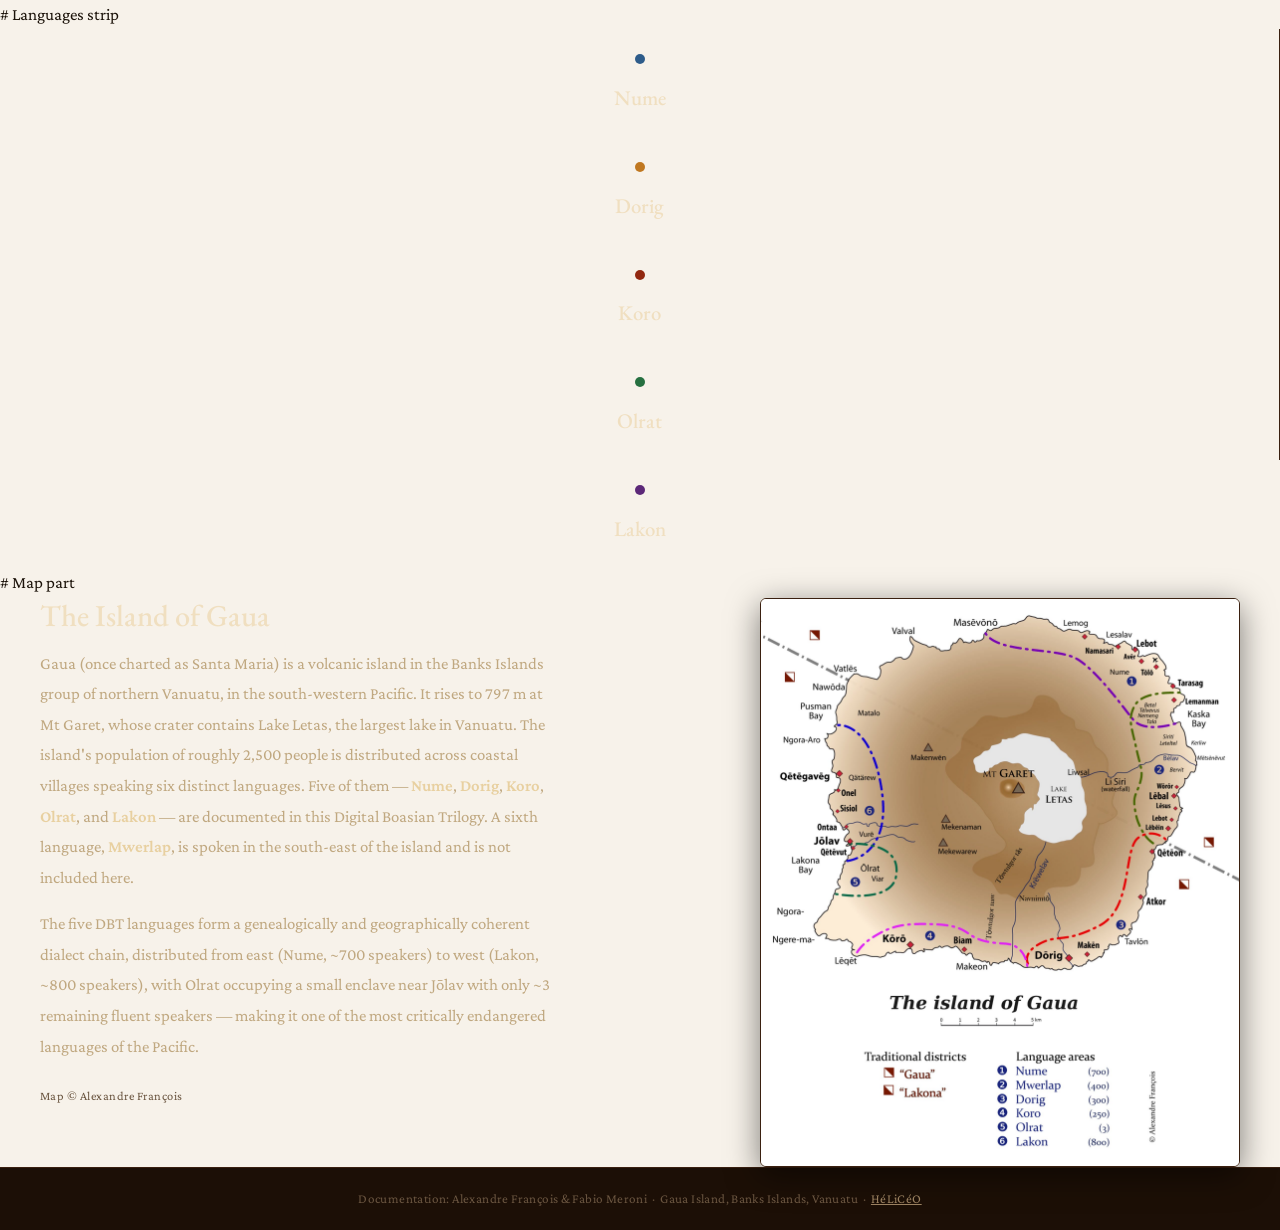
==== commit 22dfc449: "Update index.html" ====
--- a/index.html
+++ b/index.html
@@ -6,7 +6,8 @@
 <title>Digital Boasian Trilogy — Gaua Languages</title>
 <link rel="stylesheet" href="style.css">
 <style>
-/* ── Homepage-specific ── */
+
+# Homepage 
 .hero {
   display: grid;
   grid-template-columns: 1fr 440px;
@@ -44,7 +45,7 @@
 .tri-node { cursor: pointer; transition: opacity 0.2s; }
 .tri-node:hover { opacity: 0.88; }
 
-/* ── Cards strip ── */
+# Cards
 .cards-strip {
   display: grid;
   grid-template-columns: repeat(3,1fr);
@@ -93,7 +94,8 @@
 }
 .btn-link:hover { color: #b84c10; border-color: #b84c10; }
 
-/* ── Lang strip ── */
+# Languages (strip at the bottom)
+  
 .lang-strip {
   background: var(--nav-bg);
   display: flex;
@@ -122,7 +124,7 @@
   margin-bottom: 6px;
 }
 
-/* ── Map section ── */
+# Map part
 .map-section {
   background: #1c0f06;
   border-top: 2px solid #3a2010;
@@ -184,7 +186,7 @@
   <div class="topnav-right">Gaua Island · Banks Islands · Vanuatu</div>
 </nav>
 
-<!-- Hero -->
+# Description
 <section class="hero">
   <div class="hero-text">
     <h1>Digital Boasian<br>Trilogy</h1>
@@ -202,7 +204,7 @@
     Gaua Island (Banks Islands, Vanuatu), distributed from east to west.</p>
   </div>
 
-  <!-- SVG Triangle -->
+  # Triangle
   <div class="hero-triangle">
     <svg viewBox="0 0 400 360" width="400" xmlns="http://www.w3.org/2000/svg"
          role="img" aria-label="The Boasian Trilogy triangle linking Grammar, Dictionary, and Texts">
@@ -216,7 +218,7 @@
         </filter>
       </defs>
 
-      <!-- Edges -->
+      
       <line x1="200" y1="68" x2="68" y2="290" stroke="#c9a458" stroke-width="1.5" opacity="0.5"
             marker-end="url(#arr)" marker-start="url(#arr)"/>
       <line x1="200" y1="68" x2="332" y2="290" stroke="#c9a458" stroke-width="1.5" opacity="0.5"
@@ -224,7 +226,7 @@
       <line x1="82"  y1="302" x2="318" y2="302" stroke="#c9a458" stroke-width="1.5" opacity="0.5"
             marker-end="url(#arr)" marker-start="url(#arr)"/>
 
-      <!-- Grammar node (top) — text centred on circle cy=58 -->
+      
       <a href="grammar.html" class="tri-node">
         <circle cx="200" cy="58" r="56" fill="#1c0f06" filter="url(#glow)"/>
         <circle cx="200" cy="58" r="56" fill="none" stroke="#8a5f18" stroke-width="1.5"/>
@@ -232,7 +234,7 @@
               font-family="'EB Garamond',serif" font-size="19" font-weight="500" fill="#f0dfc0">Grammar</text>
       </a>
 
-      <!-- Dictionary node (bottom-left) — text centred on circle cy=302 -->
+      
       <a href="dictionary.html" class="tri-node">
         <circle cx="60" cy="302" r="56" fill="#1a0828" filter="url(#glow)"/>
         <circle cx="60" cy="302" r="56" fill="none" stroke="#8a5f18" stroke-width="1.5"/>
@@ -240,7 +242,7 @@
               font-family="'EB Garamond',serif" font-size="15" font-weight="500" fill="#f0dfc0">Dictionary</text>
       </a>
 
-      <!-- Texts node (bottom-right) — text centred on circle cy=302 -->
+      
       <a href="texts.html" class="tri-node">
         <circle cx="340" cy="302" r="56" fill="#3a0808" filter="url(#glow)"/>
         <circle cx="340" cy="302" r="56" fill="none" stroke="#8a5f18" stroke-width="1.5"/>
@@ -248,7 +250,7 @@
               font-family="'EB Garamond',serif" font-size="19" font-weight="500" fill="#f0dfc0">Texts</text>
       </a>
 
-      <!-- Centre label -->
+      
       <text x="200" y="192" text-anchor="middle" dominant-baseline="central"
             font-family="'EB Garamond',serif" font-size="11" fill="#c9a458" font-style="italic" opacity="0.6">
         Digital Boasian Trilogy
@@ -259,7 +261,7 @@
 
 <hr class="divider">
 
-<!-- Cards strip -->
+# Cards strip
 <section class="cards-strip" style="margin-top:2.5rem;">
   <div class="dbt-card" style="border-top:3px solid #1c0f06;">
     <h3>Comparative Grammar</h3>
@@ -281,7 +283,7 @@
   </div>
 </section>
 
-<!-- Language strip -->
+# Languages strip
 <div class="lang-strip">
   <div class="lang-cell">
     <span class="ldot" style="background:#2e5c8a;"></span>
@@ -305,7 +307,7 @@
   </div>
 </div>
 
-<!-- Map section -->
+# Map part
 <section class="map-section">
   <div class="map-inner">
     <div class="map-text">
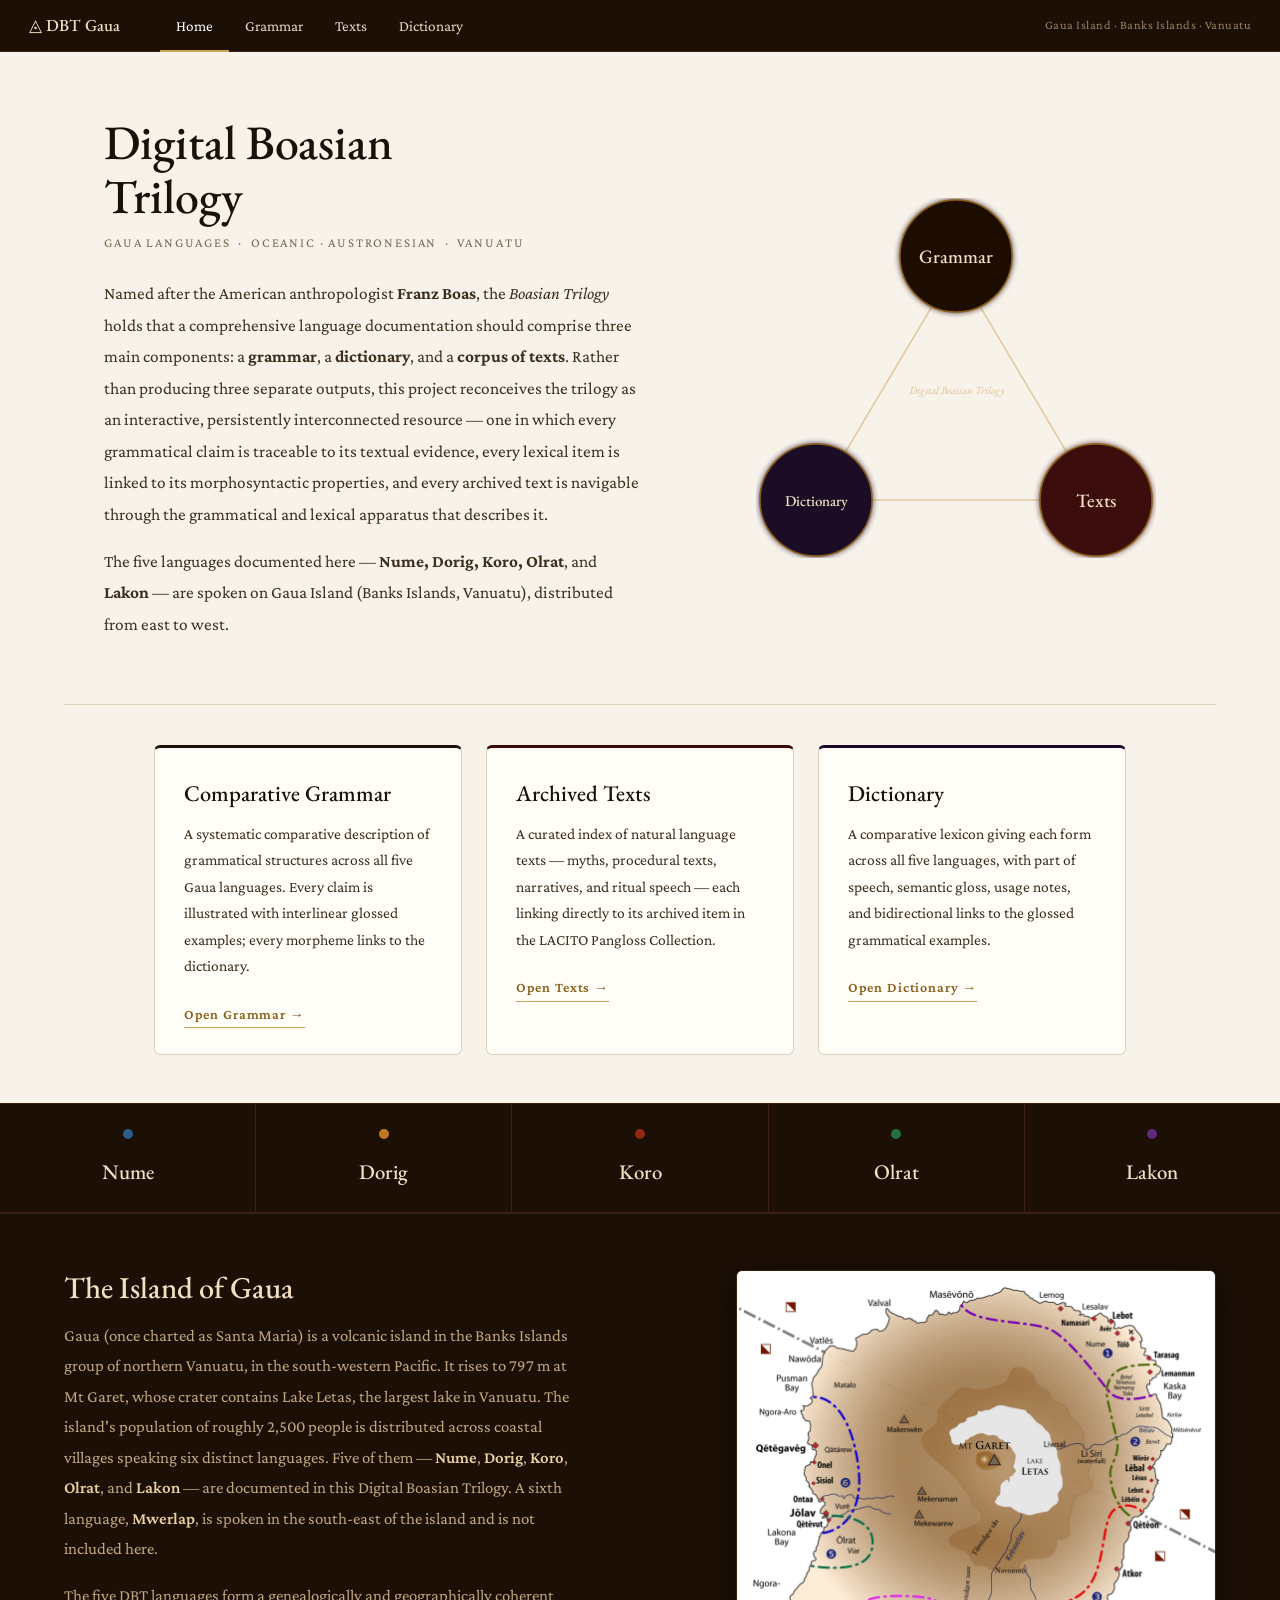
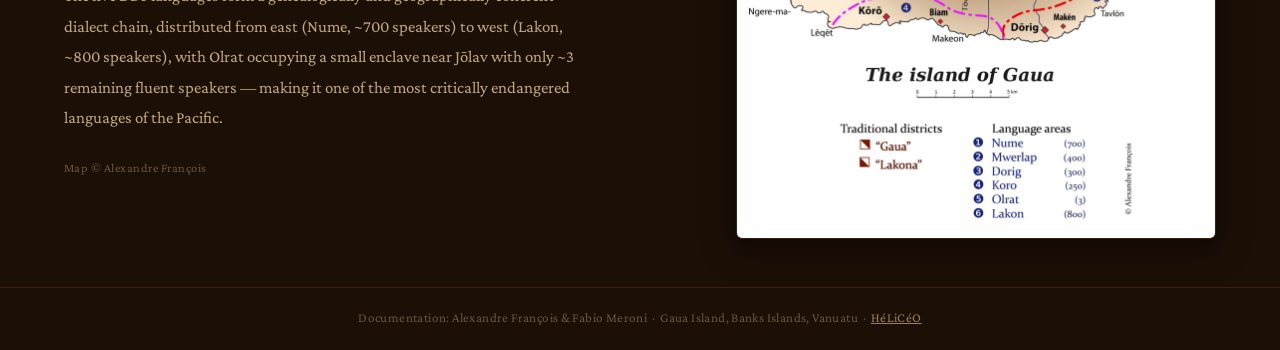
==== commit f099ea5d: "Update index.html Removed section headers from the HTML structure to streamline the code." ====
--- a/index.html
+++ b/index.html
@@ -7,7 +7,6 @@
 <link rel="stylesheet" href="style.css">
 <style>
 
-# Homepage 
 .hero {
   display: grid;
   grid-template-columns: 1fr 440px;
@@ -45,7 +44,6 @@
 .tri-node { cursor: pointer; transition: opacity 0.2s; }
 .tri-node:hover { opacity: 0.88; }
 
-# Cards
 .cards-strip {
   display: grid;
   grid-template-columns: repeat(3,1fr);
@@ -94,8 +92,6 @@
 }
 .btn-link:hover { color: #b84c10; border-color: #b84c10; }
 
-# Languages (strip at the bottom)
-  
 .lang-strip {
   background: var(--nav-bg);
   display: flex;
@@ -124,7 +120,6 @@
   margin-bottom: 6px;
 }
 
-# Map part
 .map-section {
   background: #1c0f06;
   border-top: 2px solid #3a2010;
@@ -186,7 +181,6 @@
   <div class="topnav-right">Gaua Island · Banks Islands · Vanuatu</div>
 </nav>
 
-# Description
 <section class="hero">
   <div class="hero-text">
     <h1>Digital Boasian<br>Trilogy</h1>
@@ -204,7 +198,6 @@
     Gaua Island (Banks Islands, Vanuatu), distributed from east to west.</p>
   </div>
 
-  # Triangle
   <div class="hero-triangle">
     <svg viewBox="0 0 400 360" width="400" xmlns="http://www.w3.org/2000/svg"
          role="img" aria-label="The Boasian Trilogy triangle linking Grammar, Dictionary, and Texts">
@@ -218,7 +211,6 @@
         </filter>
       </defs>
 
-      
       <line x1="200" y1="68" x2="68" y2="290" stroke="#c9a458" stroke-width="1.5" opacity="0.5"
             marker-end="url(#arr)" marker-start="url(#arr)"/>
       <line x1="200" y1="68" x2="332" y2="290" stroke="#c9a458" stroke-width="1.5" opacity="0.5"
@@ -226,7 +218,6 @@
       <line x1="82"  y1="302" x2="318" y2="302" stroke="#c9a458" stroke-width="1.5" opacity="0.5"
             marker-end="url(#arr)" marker-start="url(#arr)"/>
 
-      
       <a href="grammar.html" class="tri-node">
         <circle cx="200" cy="58" r="56" fill="#1c0f06" filter="url(#glow)"/>
         <circle cx="200" cy="58" r="56" fill="none" stroke="#8a5f18" stroke-width="1.5"/>
@@ -234,7 +225,6 @@
               font-family="'EB Garamond',serif" font-size="19" font-weight="500" fill="#f0dfc0">Grammar</text>
       </a>
 
-      
       <a href="dictionary.html" class="tri-node">
         <circle cx="60" cy="302" r="56" fill="#1a0828" filter="url(#glow)"/>
         <circle cx="60" cy="302" r="56" fill="none" stroke="#8a5f18" stroke-width="1.5"/>
@@ -242,7 +232,6 @@
               font-family="'EB Garamond',serif" font-size="15" font-weight="500" fill="#f0dfc0">Dictionary</text>
       </a>
 
-      
       <a href="texts.html" class="tri-node">
         <circle cx="340" cy="302" r="56" fill="#3a0808" filter="url(#glow)"/>
         <circle cx="340" cy="302" r="56" fill="none" stroke="#8a5f18" stroke-width="1.5"/>
@@ -250,7 +239,6 @@
               font-family="'EB Garamond',serif" font-size="19" font-weight="500" fill="#f0dfc0">Texts</text>
       </a>
 
-      
       <text x="200" y="192" text-anchor="middle" dominant-baseline="central"
             font-family="'EB Garamond',serif" font-size="11" fill="#c9a458" font-style="italic" opacity="0.6">
         Digital Boasian Trilogy
@@ -261,7 +249,6 @@
 
 <hr class="divider">
 
-# Cards strip
 <section class="cards-strip" style="margin-top:2.5rem;">
   <div class="dbt-card" style="border-top:3px solid #1c0f06;">
     <h3>Comparative Grammar</h3>
@@ -283,7 +270,6 @@
   </div>
 </section>
 
-# Languages strip
 <div class="lang-strip">
   <div class="lang-cell">
     <span class="ldot" style="background:#2e5c8a;"></span>
@@ -307,7 +293,6 @@
   </div>
 </div>
 
-# Map part
 <section class="map-section">
   <div class="map-inner">
     <div class="map-text">
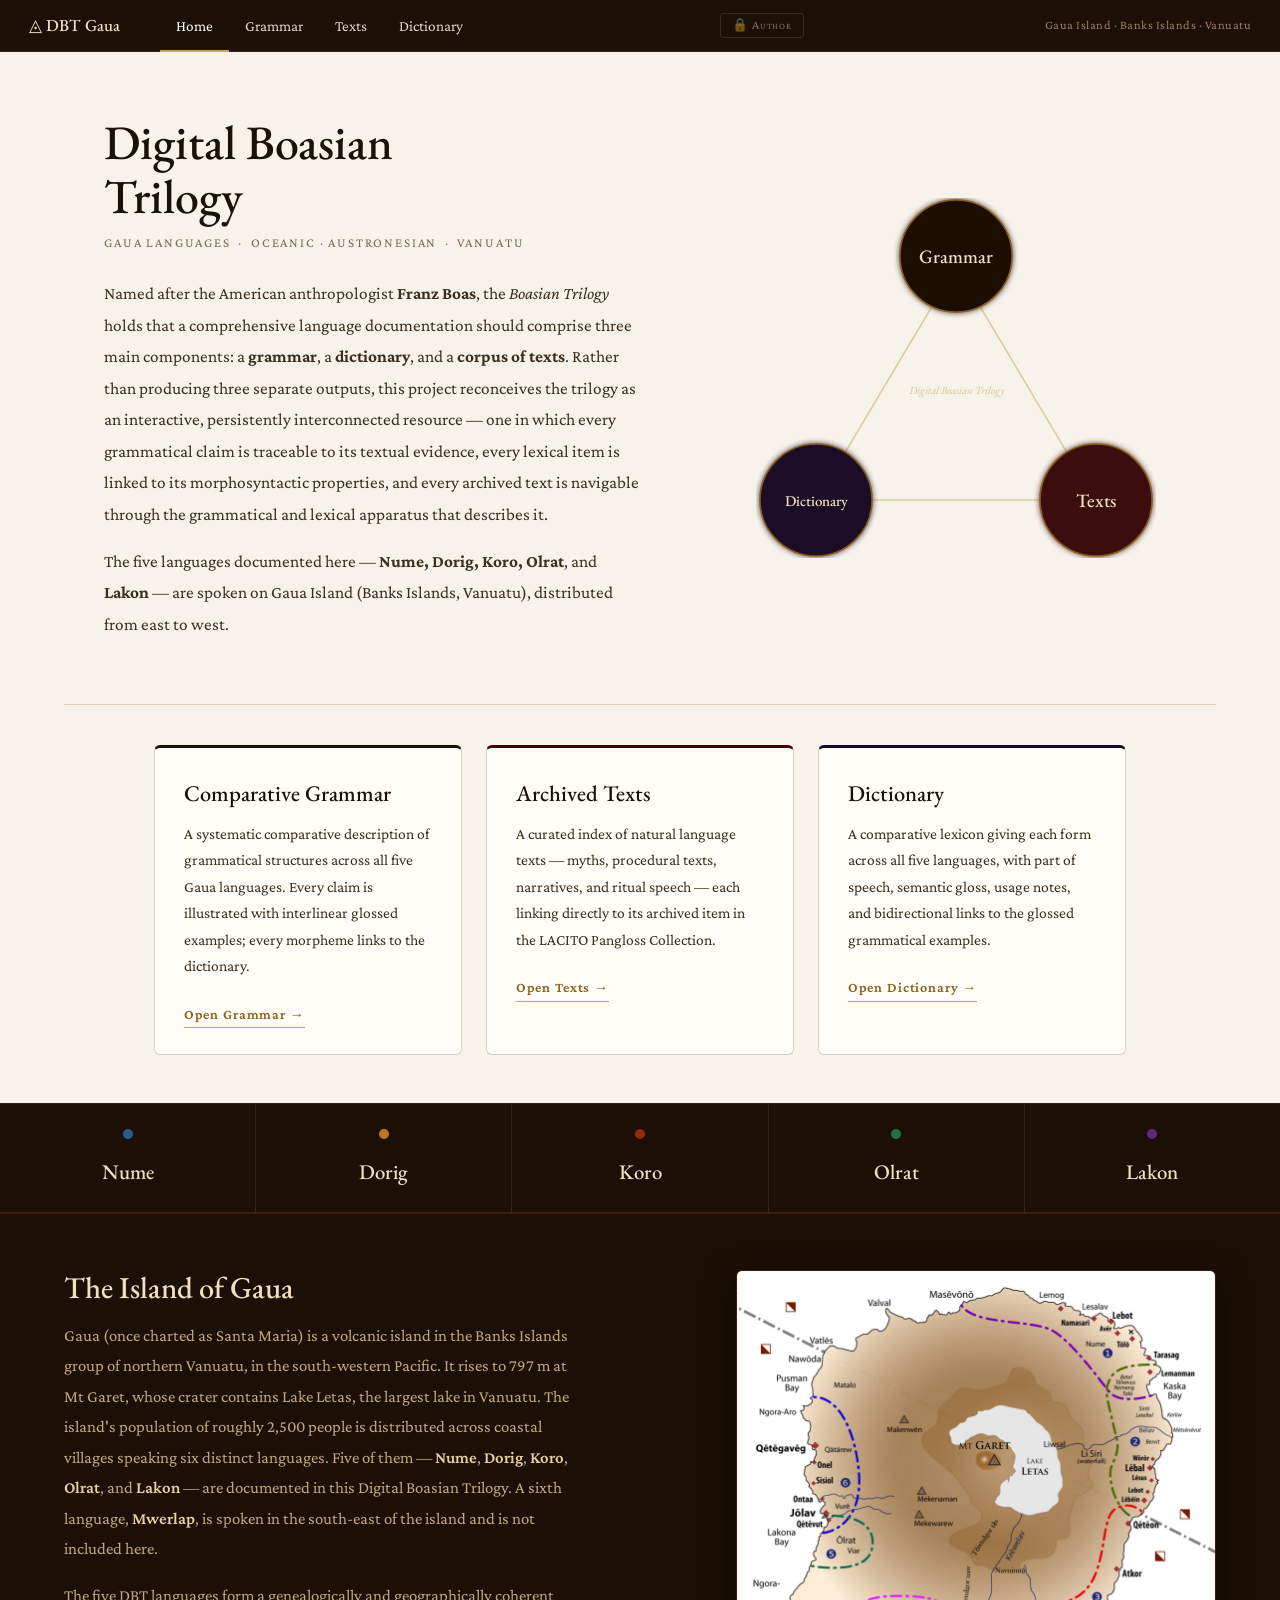
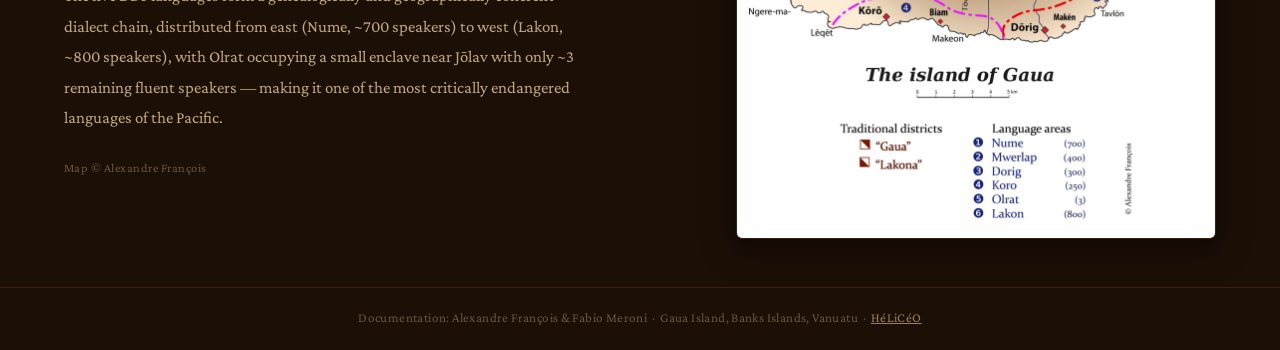
==== commit a0af3dda: "Implement author login" ====
--- a/index.html
+++ b/index.html
@@ -178,6 +178,10 @@
     <li><a href="texts.html">Texts</a></li>
     <li><a href="dictionary.html">Dictionary</a></li>
   </ul>
+  <div class="topnav-auth">
+    <button class="auth-btn login-btn" title="Author login">🔒 Author</button>
+    <button class="auth-btn logout-btn" style="display:none;">Logout</button>
+  </div>
   <div class="topnav-right">Gaua Island · Banks Islands · Vanuatu</div>
 </nav>
 
@@ -326,5 +330,24 @@
   Gaua Island, Banks Islands, Vanuatu &nbsp;·&nbsp;
   <a href="https://heliceo.huma-num.fr/" target="_blank">HéLiCéO</a>
 </footer>
+<!-- ── Login modal ── -->
+<div class="dbt-modal-backdrop" id="login-modal">
+  <div class="dbt-modal">
+    <h3>Author login</h3>
+    <input type="password" id="login-pw" placeholder="Password" autocomplete="current-password">
+    <div class="dbt-modal-msg" id="login-msg"></div>
+    <div class="dbt-modal-row">
+      <button class="modal-btn" id="login-cancel">Cancel</button>
+      <button class="modal-btn primary" id="login-submit">Log in</button>
+    </div>
+  </div>
+</div>
+<script src="auth.js"></script>
+<script>
+  document.addEventListener('DOMContentLoaded', () => {
+    bindLoginModal();
+    checkAuth();
+  });
+</script>
 </body>
 </html>
--- a/style.css
+++ b/style.css
@@ -161,3 +161,125 @@
 
 /* ── Utilities ── */
 .sr-only { position:absolute; width:1px; height:1px; overflow:hidden; clip:rect(0,0,0,0); }
+
+/* ── Auth button (topnav, all pages) ── */
+.topnav-auth {
+  margin-left: auto;
+  display: flex;
+  align-items: center;
+  gap: 0.6rem;
+}
+/* Shifts topnav-right when auth button is present */
+.topnav-auth + .topnav-right,
+.topnav-right { margin-left: auto; }
+.topnav ul + .topnav-auth { margin-left: auto; }
+
+.auth-btn {
+  font-family: 'Crimson Pro', serif;
+  font-variant: small-caps;
+  font-size: 0.8rem;
+  letter-spacing: 0.07em;
+  color: rgba(240,223,192,0.45);
+  background: none;
+  border: 1px solid rgba(201,164,88,0.18);
+  border-radius: 3px;
+  padding: 3px 11px 4px;
+  cursor: pointer;
+  white-space: nowrap;
+  transition: color 0.15s, border-color 0.15s, background 0.15s;
+  line-height: 1.3;
+}
+.auth-btn:hover { color: #f0dfc0; border-color: rgba(201,164,88,0.5); }
+.auth-btn.is-logged-in {
+  color: #c9a458;
+  border-color: rgba(201,164,88,0.45);
+}
+.auth-btn.logout-btn {
+  color: rgba(240,180,160,0.5);
+  border-color: rgba(180,80,60,0.2);
+  font-size: 0.72rem;
+  padding: 2px 8px 3px;
+}
+.auth-btn.logout-btn:hover { color: #f0c0b0; border-color: rgba(180,80,60,0.5); }
+
+/* ── Edit tab (shown when logged in) ── */
+.edit-tab {
+  display: none;
+  font-family: 'Crimson Pro', serif;
+  font-size: 0.78rem;
+  font-weight: 600;
+  letter-spacing: 0.05em;
+  color: var(--gold);
+  background: var(--bg);
+  border: 1px solid var(--border);
+  border-radius: 3px;
+  padding: 3px 13px 4px;
+  cursor: pointer;
+  white-space: nowrap;
+  transition: background 0.12s, color 0.12s, border-color 0.12s;
+  line-height: 1.4;
+}
+.edit-tab:hover { background: #e8d8b8; border-color: var(--gold); }
+.edit-tab.visible { display: inline-block; }
+/* Positioned variant — floats to top-right of a section */
+.edit-tab.section-edit {
+  position: absolute;
+  top: 0.15rem;
+  right: 0;
+  font-size: 0.72rem;
+  padding: 2px 10px 3px;
+}
+
+/* ── Shared login + upload modal ── */
+.dbt-modal-backdrop {
+  display: none;
+  position: fixed; inset: 0; z-index: 300;
+  background: rgba(0,0,0,0.52);
+  align-items: center; justify-content: center;
+}
+.dbt-modal-backdrop.visible { display: flex; }
+.dbt-modal {
+  background: #f7f2ea;
+  border-radius: 6px;
+  padding: 2rem 2.4rem 1.8rem;
+  box-shadow: 0 8px 40px rgba(0,0,0,.38);
+  min-width: 320px; max-width: 440px; width: 90vw;
+  font-family: 'Crimson Pro', serif;
+}
+.dbt-modal h3 {
+  font-family: 'EB Garamond', serif;
+  font-size: 1.5rem;
+  font-weight: 500;
+  margin-bottom: 1.1rem;
+  color: var(--ink);
+}
+.dbt-modal input[type=password],
+.dbt-modal input[type=file] {
+  width: 100%; font-family: 'Crimson Pro', serif; font-size: 1rem;
+  padding: 6px 10px; border: 1px solid var(--border); border-radius: 3px;
+  background: white; outline: none; box-sizing: border-box;
+  transition: border-color 0.15s; margin-bottom: 0.75rem;
+}
+.dbt-modal input[type=password]:focus { border-color: var(--gold); }
+.dbt-modal input[type=file] { padding: 5px 8px; cursor: pointer; }
+.dbt-modal-msg { font-size: 0.88rem; min-height: 1.3em; margin-bottom: 0.5rem; }
+.dbt-modal-msg.error   { color: #922810; }
+.dbt-modal-msg.success { color: #267040; }
+.dbt-modal-row {
+  display: flex; gap: 0.6rem; justify-content: flex-end; margin-top: 0.4rem;
+}
+.modal-btn {
+  font-family: 'Crimson Pro', serif; font-size: 0.9rem;
+  padding: 4px 18px 5px; border-radius: 3px; cursor: pointer;
+  border: 1px solid var(--border); background: #f0e8d8;
+  color: var(--ink); transition: background 0.12s, border-color 0.12s;
+}
+.modal-btn:hover { background: #e8d8b8; border-color: var(--gold); }
+.modal-btn.primary {
+  background: var(--gold); color: white; border-color: var(--gold);
+}
+.modal-btn.primary:hover { background: #7a5010; }
+.modal-desc {
+  font-size: 0.93rem; color: var(--ink-light);
+  line-height: 1.6; margin-bottom: 0.9rem;
+}
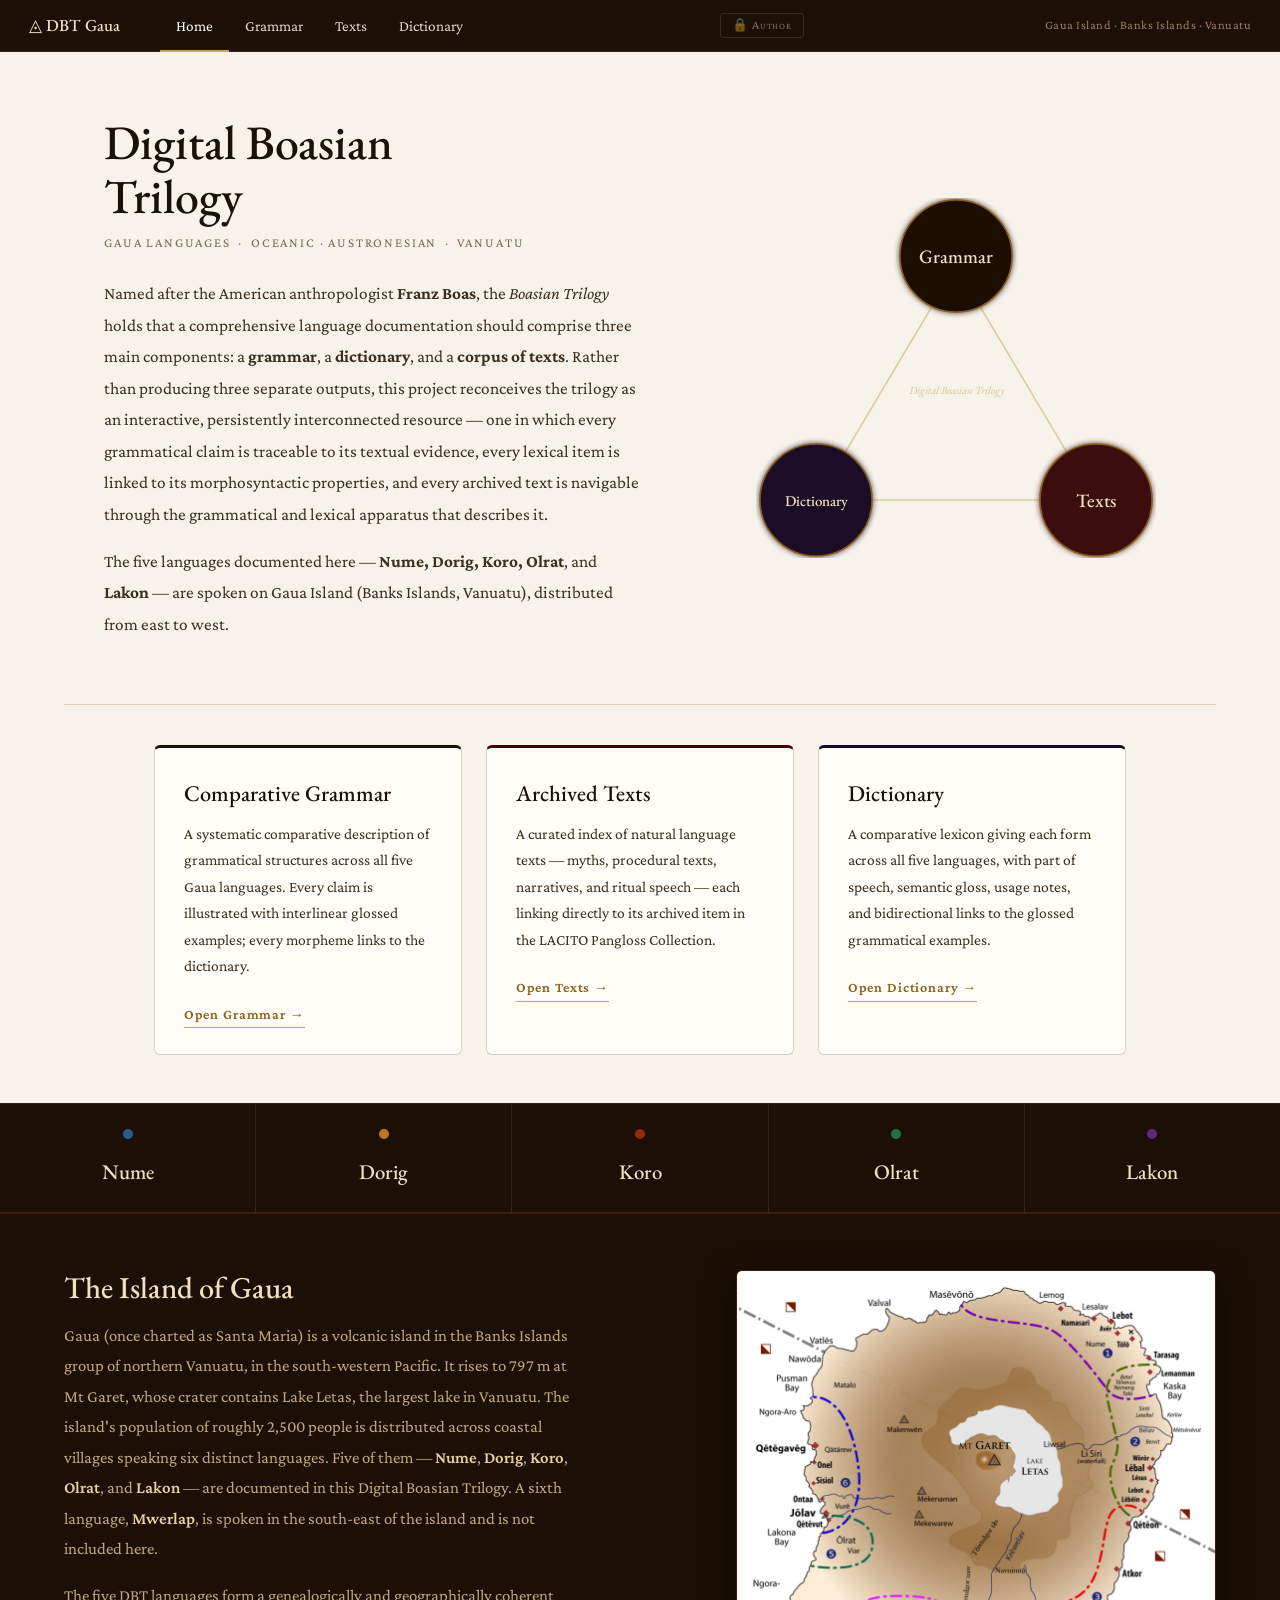
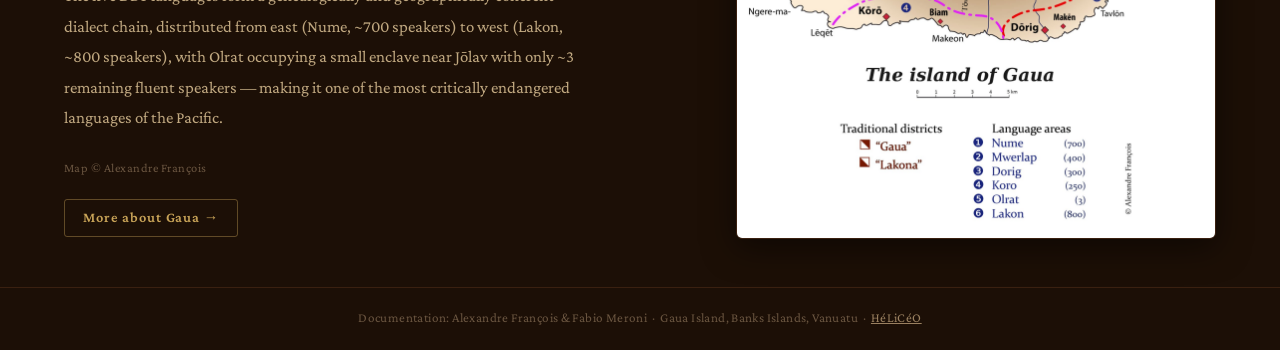
==== commit 57e112dd: "Add Gaua info link" ====
--- a/index.html
+++ b/index.html
@@ -275,26 +275,26 @@
 </section>
 
 <div class="lang-strip">
-  <div class="lang-cell">
+  <a class="lang-cell" href="gaua.html#nume" style="text-decoration:none;">
     <span class="ldot" style="background:#2e5c8a;"></span>
     <span class="lname">Nume</span>
-  </div>
-  <div class="lang-cell">
+  </a>
+  <a class="lang-cell" href="gaua.html#dorig" style="text-decoration:none;">
     <span class="ldot" style="background:#c07820;"></span>
     <span class="lname">Dorig</span>
-  </div>
-  <div class="lang-cell">
+  </a>
+  <a class="lang-cell" href="gaua.html#koro" style="text-decoration:none;">
     <span class="ldot" style="background:#922810;"></span>
     <span class="lname">Koro</span>
-  </div>
-  <div class="lang-cell">
+  </a>
+  <a class="lang-cell" href="gaua.html#olrat" style="text-decoration:none;">
     <span class="ldot" style="background:#267040;"></span>
     <span class="lname">Olrat</span>
-  </div>
-  <div class="lang-cell">
+  </a>
+  <a class="lang-cell" href="gaua.html#lakon" style="text-decoration:none;">
     <span class="ldot" style="background:#5c2878;"></span>
     <span class="lname">Lakon</span>
-  </div>
+  </a>
 </div>
 
 <section class="map-section">
@@ -318,6 +318,15 @@
         making it one of the most critically endangered languages of the Pacific.
       </p>
       <p class="map-credit">Map © Alexandre François</p>
+      <a href="gaua.html" style="
+        display:inline-block; margin-top:1.2rem;
+        font-family:'Crimson Pro',serif; font-size:0.9rem; font-weight:600;
+        letter-spacing:0.06em; color:#c9a458; text-decoration:none;
+        border:1px solid rgba(201,164,88,0.4); border-radius:3px;
+        padding:5px 18px 6px; transition:background 0.15s, color 0.15s;
+      " onmouseover="this.style.background='rgba(201,164,88,0.12)'"
+         onmouseout="this.style.background=''"
+      >More about Gaua →</a>
     </div>
     <div class="map-img-wrap">
       <img src="gaua_map.png" alt="Map of Gaua Island showing the six language areas" class="map-img">
